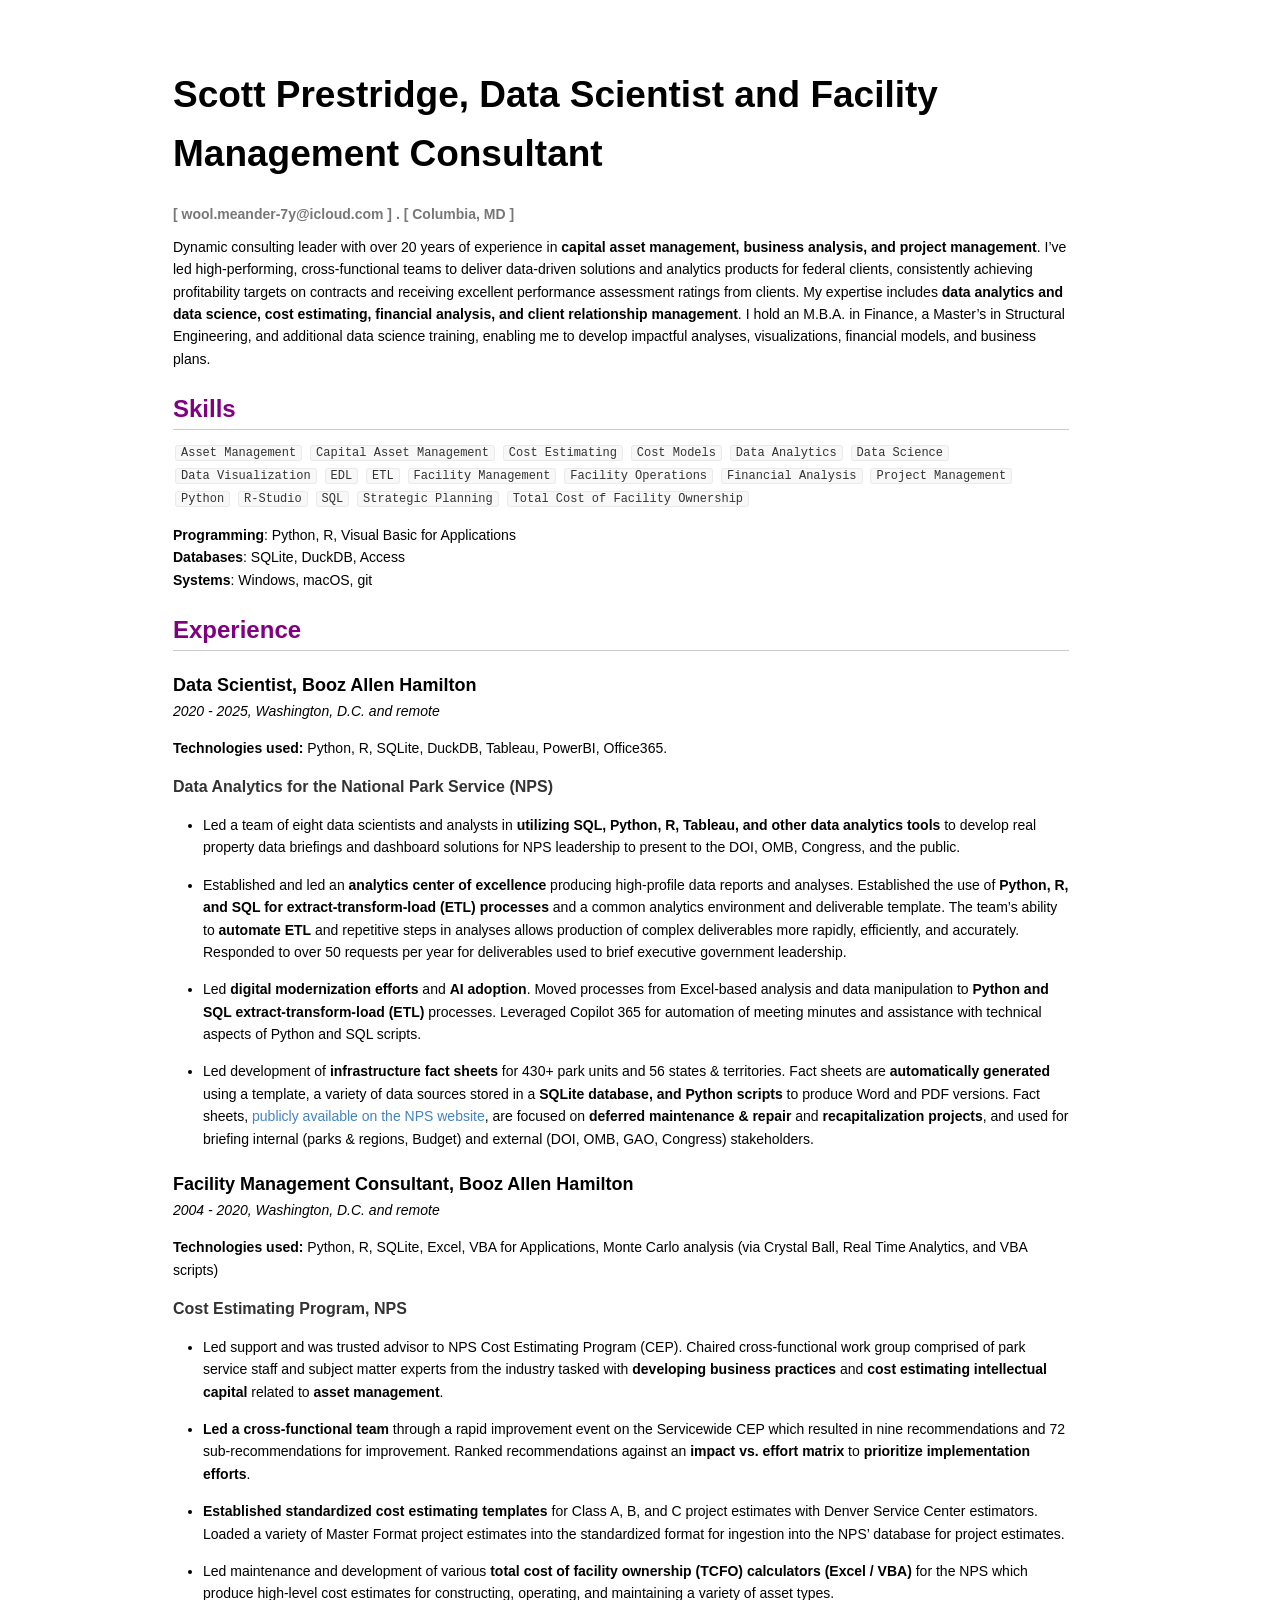
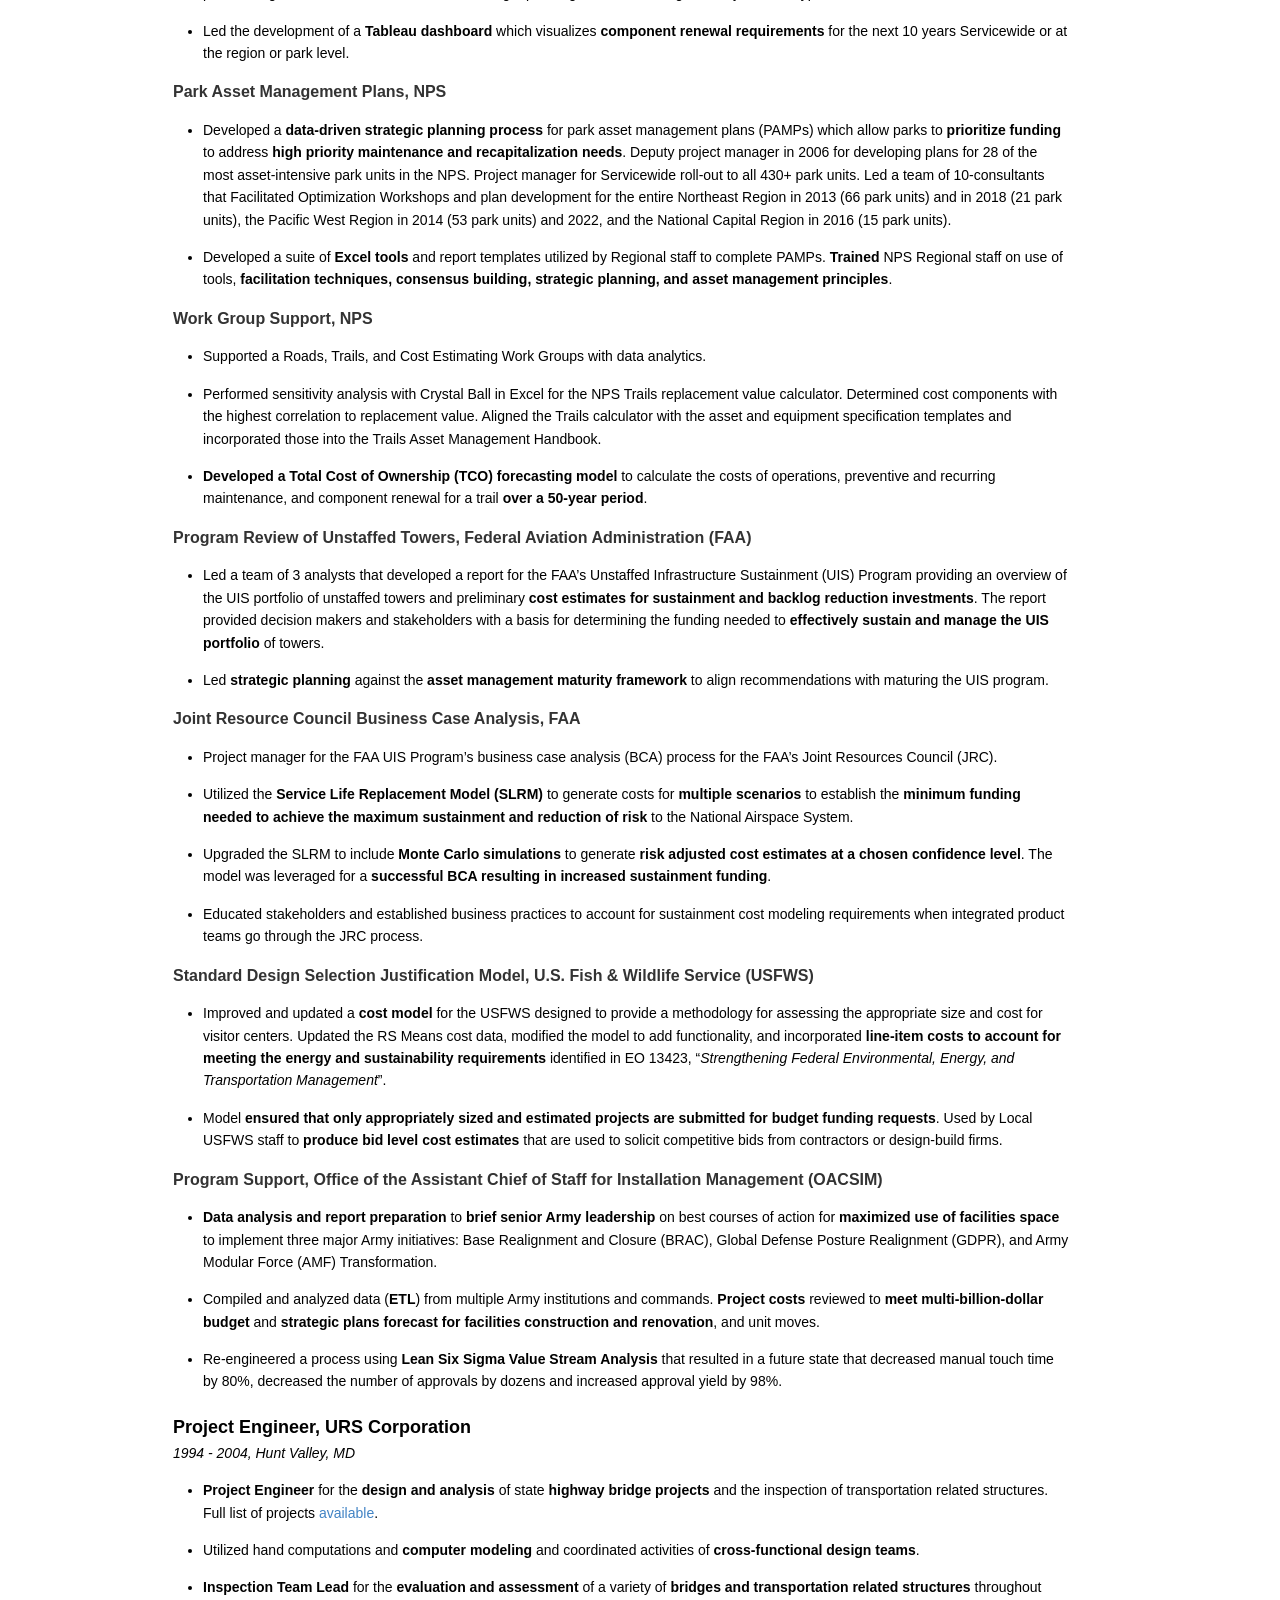
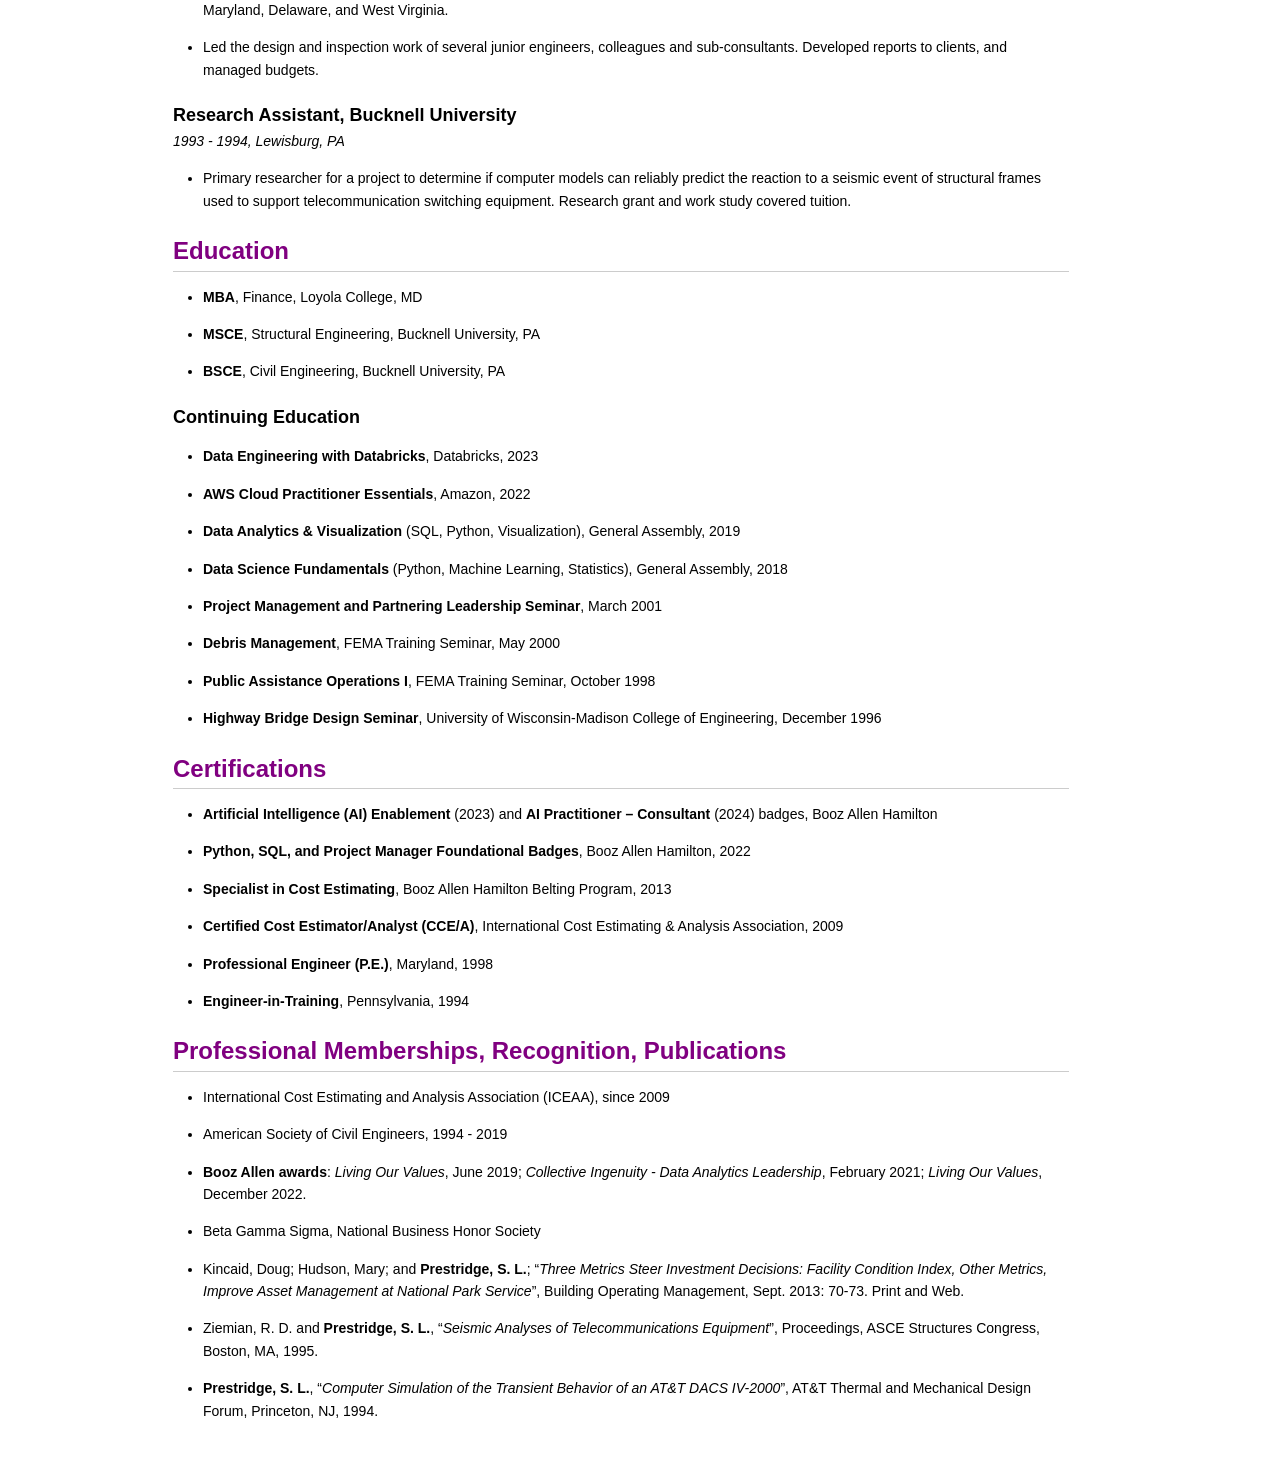
==== index.html @ 054b9ebe "Rename resume_prestridge_scott.html to index.html" ====
<!DOCTYPE html>
<html xmlns="http://www.w3.org/1999/xhtml" lang="" xml:lang="">
<head>
  <meta charset="utf-8" />
  <meta name="generator" content="pandoc" />
  <meta name="viewport" content="width=device-width, initial-scale=1.0, user-scalable=yes" />
  <meta name="author" content="Scott Prestridge" />
  <meta name="keywords" content="DataScience, DataAnalyst, FacilityManagement, CapitalAssetManagement, ProjectManagement, BusinessConsultant, FinancialAnalysis" />
  <meta name="description" content="Scott Prestridge, Facility
Management Consultant and Data Scientist" />
  <title>Scott Prestridge, Data Scientist and Facility Management Consultant</title>
  <style>
    code{white-space: pre-wrap;}
    span.smallcaps{font-variant: small-caps;}
    div.columns{display: flex; gap: min(4vw, 1.5em);}
    div.column{flex: auto; overflow-x: auto;}
    div.hanging-indent{margin-left: 1.5em; text-indent: -1.5em;}
    ul.task-list{list-style: none;}
    ul.task-list li input[type="checkbox"] {
      width: 0.8em;
      margin: 0 0.8em 0.2em -1.6em;
      vertical-align: middle;
    }
    .display.math{display: block; text-align: center; margin: 0.5rem auto;}
  </style>
  <link rel="stylesheet" href="resume-stylesheet.css" />
  <!--[if lt IE 9]>
    <script src="//cdnjs.cloudflare.com/ajax/libs/html5shiv/3.7.3/html5shiv-printshiv.min.js"></script>
  <![endif]-->
</head>
<body>
<header id="title-block-header">
<h1 class="title">Scott Prestridge, Data Scientist and Facility
Management Consultant</h1>
<p class="author">Scott Prestridge</p>
</header>
<h6 id="wool.meander-7yicloud.com-.-columbia-md">[
wool.meander-7y@icloud.com ] . [ Columbia, MD ]</h6>
<p>Dynamic consulting leader with over 20 years of experience in
<strong>capital asset management, business analysis, and project
management</strong>. I’ve led high-performing, cross-functional teams to
deliver data-driven solutions and analytics products for federal
clients, consistently achieving profitability targets on contracts and
receiving excellent performance assessment ratings from clients. My
expertise includes <strong>data analytics and data science, cost
estimating, financial analysis, and client relationship
management</strong>. I hold an M.B.A. in Finance, a Master’s in
Structural Engineering, and additional data science training, enabling
me to develop impactful analyses, visualizations, financial models, and
business plans.</p>
<h2 id="skills">Skills</h2>
<p><code>Asset Management</code> <code>Capital Asset Management</code>
<code>Cost Estimating</code> <code>Cost Models</code>
<code>Data Analytics</code> <code>Data Science</code>
<code>Data Visualization</code> <code>EDL</code> <code>ETL</code>
<code>Facility Management</code> <code>Facility Operations</code>
<code>Financial Analysis</code> <code>Project Management</code>
<code>Python</code> <code>R-Studio</code> <code>SQL</code>
<code>Strategic Planning</code>
<code>Total Cost of Facility Ownership</code></p>
<p><strong>Programming</strong>: Python, R, Visual Basic for
Applications<br />
<strong>Databases</strong>: SQLite, DuckDB, Access<br />
<strong>Systems</strong>: Windows, macOS, git</p>
<h2 id="experience">Experience</h2>
<h3 id="data-scientist-booz-allen-hamilton">Data Scientist, Booz Allen
Hamilton</h3>
<p><em>2020 - 2025, Washington, D.C. and remote</em></p>
<p><strong>Technologies used:</strong> Python, R, SQLite, DuckDB,
Tableau, PowerBI, Office365.</p>
<h4 id="data-analytics-for-the-national-park-service-nps">Data Analytics
for the National Park Service (NPS)</h4>
<ul>
<li><p>Led a team of eight data scientists and analysts in
<strong>utilizing SQL, Python, R, Tableau, and other data analytics
tools</strong> to develop real property data briefings and dashboard
solutions for NPS leadership to present to the DOI, OMB, Congress, and
the public.</p></li>
<li><p>Established and led an <strong>analytics center of
excellence</strong> producing high-profile data reports and analyses.
Established the use of <strong>Python, R, and SQL for
extract-transform-load (ETL) processes</strong> and a common analytics
environment and deliverable template. The team’s ability to
<strong>automate ETL</strong> and repetitive steps in analyses allows
production of complex deliverables more rapidly, efficiently, and
accurately. Responded to over 50 requests per year for deliverables used
to brief executive government leadership.</p></li>
<li><p>Led <strong>digital modernization efforts</strong> and <strong>AI
adoption</strong>. Moved processes from Excel-based analysis and data
manipulation to <strong>Python and SQL extract-transform-load
(ETL)</strong> processes. Leveraged Copilot 365 for automation of
meeting minutes and assistance with technical aspects of Python and SQL
scripts.</p></li>
<li><p>Led development of <strong>infrastructure fact sheets</strong>
for 430+ park units and 56 states &amp; territories. Fact sheets are
<strong>automatically generated</strong> using a template, a variety of
data sources stored in a <strong>SQLite database, and Python
scripts</strong> to produce Word and PDF versions. Fact sheets, <a
href="https://www.nps.gov/subjects/infrastructure/deferred-maintenance.htm">publicly
available on the NPS website</a>, are focused on <strong>deferred
maintenance &amp; repair</strong> and <strong>recapitalization
projects</strong>, and used for briefing internal (parks &amp; regions,
Budget) and external (DOI, OMB, GAO, Congress) stakeholders.</p></li>
</ul>
<h3 id="facility-management-consultant-booz-allen-hamilton">Facility
Management Consultant, Booz Allen Hamilton</h3>
<p><em>2004 - 2020, Washington, D.C. and remote</em></p>
<p><strong>Technologies used:</strong> Python, R, SQLite, Excel, VBA for
Applications, Monte Carlo analysis (via Crystal Ball, Real Time
Analytics, and VBA scripts)</p>
<h4 id="cost-estimating-program-nps">Cost Estimating Program, NPS</h4>
<ul>
<li><p>Led support and was trusted advisor to NPS Cost Estimating
Program (CEP). Chaired cross-functional work group comprised of park
service staff and subject matter experts from the industry tasked with
<strong>developing business practices</strong> and <strong>cost
estimating intellectual capital</strong> related to <strong>asset
management</strong>.</p></li>
<li><p><strong>Led a cross-functional team</strong> through a rapid
improvement event on the Servicewide CEP which resulted in nine
recommendations and 72 sub-recommendations for improvement. Ranked
recommendations against an <strong>impact vs. effort matrix</strong> to
<strong>prioritize implementation efforts</strong>.</p></li>
<li><p><strong>Established standardized cost estimating
templates</strong> for Class A, B, and C project estimates with Denver
Service Center estimators. Loaded a variety of Master Format project
estimates into the standardized format for ingestion into the NPS’
database for project estimates.</p></li>
<li><p>Led maintenance and development of various <strong>total cost of
facility ownership (TCFO) calculators (Excel / VBA)</strong> for the NPS
which produce high-level cost estimates for constructing, operating, and
maintaining a variety of asset types.</p></li>
<li><p>Led the development of a <strong>Tableau dashboard</strong> which
visualizes <strong>component renewal requirements</strong> for the next
10 years Servicewide or at the region or park level.</p></li>
</ul>
<h4 id="park-asset-management-plans-nps">Park Asset Management Plans,
NPS</h4>
<ul>
<li><p>Developed a <strong>data-driven strategic planning
process</strong> for park asset management plans (PAMPs) which allow
parks to <strong>prioritize funding</strong> to address <strong>high
priority maintenance and recapitalization needs</strong>. Deputy project
manager in 2006 for developing plans for 28 of the most asset-intensive
park units in the NPS. Project manager for Servicewide roll-out to all
430+ park units. Led a team of 10-consultants that Facilitated
Optimization Workshops and plan development for the entire Northeast
Region in 2013 (66 park units) and in 2018 (21 park units), the Pacific
West Region in 2014 (53 park units) and 2022, and the National Capital
Region in 2016 (15 park units).</p></li>
<li><p>Developed a suite of <strong>Excel tools</strong> and report
templates utilized by Regional staff to complete PAMPs.
<strong>Trained</strong> NPS Regional staff on use of tools,
<strong>facilitation techniques, consensus building, strategic planning,
and asset management principles</strong>.</p></li>
</ul>
<h4 id="work-group-support-nps">Work Group Support, NPS</h4>
<ul>
<li><p>Supported a Roads, Trails, and Cost Estimating Work Groups with
data analytics.</p></li>
<li><p>Performed sensitivity analysis with Crystal Ball in Excel for the
NPS Trails replacement value calculator. Determined cost components with
the highest correlation to replacement value. Aligned the Trails
calculator with the asset and equipment specification templates and
incorporated those into the Trails Asset Management Handbook.</p></li>
<li><p><strong>Developed a Total Cost of Ownership (TCO) forecasting
model</strong> to calculate the costs of operations, preventive and
recurring maintenance, and component renewal for a trail <strong>over a
50-year period</strong>.</p></li>
</ul>
<h4
id="program-review-of-unstaffed-towers-federal-aviation-administration-faa">Program
Review of Unstaffed Towers, Federal Aviation Administration (FAA)</h4>
<ul>
<li><p>Led a team of 3 analysts that developed a report for the FAA’s
Unstaffed Infrastructure Sustainment (UIS) Program providing an overview
of the UIS portfolio of unstaffed towers and preliminary <strong>cost
estimates for sustainment and backlog reduction investments</strong>.
The report provided decision makers and stakeholders with a basis for
determining the funding needed to <strong>effectively sustain and manage
the UIS portfolio</strong> of towers.</p></li>
<li><p>Led <strong>strategic planning</strong> against the <strong>asset
management maturity framework</strong> to align recommendations with
maturing the UIS program.</p></li>
</ul>
<h4 id="joint-resource-council-business-case-analysis-faa">Joint
Resource Council Business Case Analysis, FAA</h4>
<ul>
<li><p>Project manager for the FAA UIS Program’s business case analysis
(BCA) process for the FAA’s Joint Resources Council (JRC).</p></li>
<li><p>Utilized the <strong>Service Life Replacement Model
(SLRM)</strong> to generate costs for <strong>multiple
scenarios</strong> to establish the <strong>minimum funding needed to
achieve the maximum sustainment and reduction of risk</strong> to the
National Airspace System.</p></li>
<li><p>Upgraded the SLRM to include <strong>Monte Carlo
simulations</strong> to generate <strong>risk adjusted cost estimates at
a chosen confidence level</strong>. The model was leveraged for a
<strong>successful BCA resulting in increased sustainment
funding</strong>.</p></li>
<li><p>Educated stakeholders and established business practices to
account for sustainment cost modeling requirements when integrated
product teams go through the JRC process.</p></li>
</ul>
<h4
id="standard-design-selection-justification-model-u.s.-fish-wildlife-service-usfws">Standard
Design Selection Justification Model, U.S. Fish &amp; Wildlife Service
(USFWS)</h4>
<ul>
<li><p>Improved and updated a <strong>cost model</strong> for the USFWS
designed to provide a methodology for assessing the appropriate size and
cost for visitor centers. Updated the RS Means cost data, modified the
model to add functionality, and incorporated <strong>line-item costs to
account for meeting the energy and sustainability requirements</strong>
identified in EO 13423, “<em>Strengthening Federal Environmental,
Energy, and Transportation Management</em>”.</p></li>
<li><p>Model <strong>ensured that only appropriately sized and estimated
projects are submitted for budget funding requests</strong>. Used by
Local USFWS staff to <strong>produce bid level cost estimates</strong>
that are used to solicit competitive bids from contractors or
design-build firms.</p></li>
</ul>
<h4
id="program-support-office-of-the-assistant-chief-of-staff-for-installation-management-oacsim">Program
Support, Office of the Assistant Chief of Staff for Installation
Management (OACSIM)</h4>
<ul>
<li><p><strong>Data analysis and report preparation</strong> to
<strong>brief senior Army leadership</strong> on best courses of action
for <strong>maximized use of facilities space</strong> to implement
three major Army initiatives: Base Realignment and Closure (BRAC),
Global Defense Posture Realignment (GDPR), and Army Modular Force (AMF)
Transformation.</p></li>
<li><p>Compiled and analyzed data (<strong>ETL</strong>) from multiple
Army institutions and commands. <strong>Project costs</strong> reviewed
to <strong>meet multi-billion-dollar budget</strong> and
<strong>strategic plans forecast for facilities construction and
renovation</strong>, and unit moves.</p></li>
<li><p>Re-engineered a process using <strong>Lean Six Sigma Value Stream
Analysis</strong> that resulted in a future state that decreased manual
touch time by 80%, decreased the number of approvals by dozens and
increased approval yield by 98%.</p></li>
</ul>
<h3 id="project-engineer-urs-corporation">Project Engineer, URS
Corporation</h3>
<p><em>1994 - 2004, Hunt Valley, MD</em></p>
<ul>
<li><p><strong>Project Engineer</strong> for the <strong>design and
analysis</strong> of state <strong>highway bridge projects</strong> and
the inspection of transportation related structures. Full list of
projects <a href="resume_cv_prestridge_scott.html#design-projects">available</a>.</p></li>
<li><p>Utilized hand computations and <strong>computer modeling</strong>
and coordinated activities of <strong>cross-functional design
teams</strong>.</p></li>
<li><p><strong>Inspection Team Lead</strong> for the <strong>evaluation
and assessment</strong> of a variety of <strong>bridges and
transportation related structures</strong> throughout Maryland,
Delaware, and West Virginia.</p></li>
<li><p>Led the design and inspection work of several junior engineers,
colleagues and sub-consultants. Developed reports to clients, and
managed budgets.</p></li>
</ul>
<h3 id="research-assistant-bucknell-university">Research Assistant,
Bucknell University</h3>
<p><em>1993 - 1994, Lewisburg, PA</em></p>
<ul>
<li>Primary researcher for a project to determine if computer models can
reliably predict the reaction to a seismic event of structural frames
used to support telecommunication switching equipment. Research grant
and work study covered tuition.</li>
</ul>
<h2 id="education">Education</h2>
<ul>
<li><p><strong>MBA</strong>, Finance, Loyola College, MD</p></li>
<li><p><strong>MSCE</strong>, Structural Engineering, Bucknell
University, PA</p></li>
<li><p><strong>BSCE</strong>, Civil Engineering, Bucknell University,
PA</p></li>
</ul>
<h3 id="continuing-education">Continuing Education</h3>
<ul>
<li><p><strong>Data Engineering with Databricks</strong>, Databricks,
2023</p></li>
<li><p><strong>AWS Cloud Practitioner Essentials</strong>, Amazon,
2022</p></li>
<li><p><strong>Data Analytics &amp; Visualization</strong> (SQL, Python,
Visualization), General Assembly, 2019</p></li>
<li><p><strong>Data Science Fundamentals</strong> (Python, Machine
Learning, Statistics), General Assembly, 2018</p></li>
<li><p><strong>Project Management and Partnering Leadership
Seminar</strong>, March 2001</p></li>
<li><p><strong>Debris Management</strong>, FEMA Training Seminar, May
2000</p></li>
<li><p><strong>Public Assistance Operations I</strong>, FEMA Training
Seminar, October 1998</p></li>
<li><p><strong>Highway Bridge Design Seminar</strong>, University of
Wisconsin-Madison College of Engineering, December 1996</p></li>
</ul>
<h2 id="certifications">Certifications</h2>
<ul>
<li><p><strong>Artificial Intelligence (AI) Enablement</strong> (2023)
and <strong>AI Practitioner – Consultant</strong> (2024) badges, Booz
Allen Hamilton</p></li>
<li><p><strong>Python, SQL, and Project Manager Foundational
Badges</strong>, Booz Allen Hamilton, 2022</p></li>
<li><p><strong>Specialist in Cost Estimating</strong>, Booz Allen
Hamilton Belting Program, 2013</p></li>
<li><p><strong>Certified Cost Estimator/Analyst (CCE/A)</strong>,
International Cost Estimating &amp; Analysis Association, 2009</p></li>
<li><p><strong>Professional Engineer (P.E.)</strong>, Maryland,
1998</p></li>
<li><p><strong>Engineer-in-Training</strong>, Pennsylvania,
1994</p></li>
</ul>
<h2 id="professional-memberships-recognition-publications">Professional
Memberships, Recognition, Publications</h2>
<ul>
<li><p>International Cost Estimating and Analysis Association (ICEAA),
since 2009</p></li>
<li><p>American Society of Civil Engineers, 1994 - 2019</p></li>
<li><p><strong>Booz Allen awards</strong>: <em>Living Our Values</em>,
June 2019; <em>Collective Ingenuity - Data Analytics Leadership</em>,
February 2021; <em>Living Our Values</em>, December 2022.</p></li>
<li><p>Beta Gamma Sigma, National Business Honor Society</p></li>
<li><p>Kincaid, Doug; Hudson, Mary; and <strong>Prestridge, S.
L.</strong>; “<em>Three Metrics Steer Investment Decisions: Facility
Condition Index, Other Metrics, Improve Asset Management at National
Park Service</em>”, Building Operating Management, Sept. 2013: 70-73.
Print and Web.</p></li>
<li><p>Ziemian, R. D. and <strong>Prestridge, S. L.</strong>,
“<em>Seismic Analyses of Telecommunications Equipment</em>”,
Proceedings, ASCE Structures Congress, Boston, MA, 1995.</p></li>
<li><p><strong>Prestridge, S. L.</strong>, “<em>Computer Simulation of
the Transient Behavior of an AT&amp;T DACS IV-2000</em>”, AT&amp;T
Thermal and Mechanical Design Forum, Princeton, NJ, 1994.</p></li>
</ul>
</body>
</html>
---- resume-stylesheet.css ----
/*! normalize.css v2.1.3 | MIT License | git.io/normalize */

/* ==========================================================================
   HTML5 display definitions
   ========================================================================== */

/**
 * Correct `block` display not defined in IE 8/9.
 */

article,
aside,
details,
figcaption,
figure,
footer,
header,
hgroup,
main,
nav,
section,
summary {
    display: block;
}

/**
 * Correct `inline-block` display not defined in IE 8/9.
 */

audio,
canvas,
video {
    display: inline-block;
}

/**
 * Prevent modern browsers from displaying `audio` without controls.
 * Remove excess height in iOS 5 devices.
 */

audio:not([controls]) {
    display: none;
    height: 0;
}

/**
 * Address `[hidden]` styling not present in IE 8/9.
 * Hide the `template` element in IE, Safari, and Firefox < 22.
 */

[hidden],
template {
    display: none;
}

/* ==========================================================================
   Base
   ========================================================================== */

/**
 * 1. Set default font family to sans-serif.
 * 2. Prevent iOS text size adjust after orientation change, without disabling
 *    user zoom.
 */

html {
    font-family: sans-serif;
    /* 1 */
    -ms-text-size-adjust: 100%;
    /* 2 */
    -webkit-text-size-adjust: 100%;
    /* 2 */
}

/**
 * Remove default margin.
 */

body {
    margin: 0;
}

/* ==========================================================================
   Links
   ========================================================================== */

/**
 * Remove the gray background color from active links in IE 10.
 */

a {
    background: transparent;
}

/**
 * Address `outline` inconsistency between Chrome and other browsers.
 */

a:focus {
    outline: thin dotted;
}

/**
 * Improve readability when focused and also mouse hovered in all browsers.
 */

a:active,
a:hover {
    outline: 0;
}

/* ==========================================================================
   Typography
   ========================================================================== */

/**
 * Address variable `h1` font-size and margin within `section` and `article`
 * contexts in Firefox 4+, Safari 5, and Chrome.
 */

h1 {
    font-size: 2em;
    margin: 0.67em 0;
}

/**
 * Address styling not present in IE 8/9, Safari 5, and Chrome.
 */

abbr[title] {
    border-bottom: 1px dotted;
}

/**
 * Address style set to `bolder` in Firefox 4+, Safari 5, and Chrome.
 */

b,
strong {
    font-weight: bold;
}

/**
 * Address styling not present in Safari 5 and Chrome.
 */

dfn {
    font-style: italic;
}

/**
 * Address differences between Firefox and other browsers.
 */

hr {
    -moz-box-sizing: content-box;
    box-sizing: content-box;
    height: 0;
}

/**
 * Address styling not present in IE 8/9.
 */

mark {
    background: #ff0;
    color: #000;
}

/**
 * Correct font family set oddly in Safari 5 and Chrome.
 */

code,
kbd,
pre,
samp {
    font-family: monospace, serif;
    font-size: 1em;
}

/**
 * Improve readability of pre-formatted text in all browsers.
 */

pre {
    white-space: pre-wrap;
}

/**
 * Set consistent quote types.
 */

q {
    quotes: "\201C""\201D""\2018""\2019";
}

/**
 * Address inconsistent and variable font size in all browsers.
 */

small {
    font-size: 80%;
}

/**
 * Prevent `sub` and `sup` affecting `line-height` in all browsers.
 */

sub,
sup {
    font-size: 75%;
    line-height: 0;
    position: relative;
    vertical-align: baseline;
}

sup {
    top: -0.5em;
}

sub {
    bottom: -0.25em;
}

/* ==========================================================================
   Embedded content
   ========================================================================== */

/**
 * Remove border when inside `a` element in IE 8/9.
 */

img {
    border: 0;
}

/**
 * Correct overflow displayed oddly in IE 9.
 */

svg:not(:root) {
    overflow: hidden;
}

/* ==========================================================================
   Figures
   ========================================================================== */

/**
 * Address margin not present in IE 8/9 and Safari 5.
 */

figure {
    margin: 0;
}

/* ==========================================================================
   Forms
   ========================================================================== */

/**
 * Define consistent border, margin, and padding.
 */

fieldset {
    border: 1px solid #c0c0c0;
    margin: 0 2px;
    padding: 0.35em 0.625em 0.75em;
}

/**
 * 1. Correct `color` not being inherited in IE 8/9.
 * 2. Remove padding so people aren't caught out if they zero out fieldsets.
 */

legend {
    border: 0;
    /* 1 */
    padding: 0;
    /* 2 */
}

/**
 * 1. Correct font family not being inherited in all browsers.
 * 2. Correct font size not being inherited in all browsers.
 * 3. Address margins set differently in Firefox 4+, Safari 5, and Chrome.
 */

button,
input,
select,
textarea {
    font-family: inherit;
    /* 1 */
    font-size: 100%;
    /* 2 */
    margin: 0;
    /* 3 */
}

/**
 * Address Firefox 4+ setting `line-height` on `input` using `!important` in
 * the UA stylesheet.
 */

button,
input {
    line-height: normal;
}

/**
 * Address inconsistent `text-transform` inheritance for `button` and `select`.
 * All other form control elements do not inherit `text-transform` values.
 * Correct `button` style inheritance in Chrome, Safari 5+, and IE 8+.
 * Correct `select` style inheritance in Firefox 4+ and Opera.
 */

button,
select {
    text-transform: none;
}

/**
 * 1. Avoid the WebKit bug in Android 4.0.* where (2) destroys native `audio`
 *    and `video` controls.
 * 2. Correct inability to style clickable `input` types in iOS.
 * 3. Improve usability and consistency of cursor style between image-type
 *    `input` and others.
 */

button,
html input[type="button"],
/* 1 */
input[type="reset"],
input[type="submit"] {
    -webkit-appearance: button;
    /* 2 */
    cursor: pointer;
    /* 3 */
}

/**
 * Re-set default cursor for disabled elements.
 */

button[disabled],
html input[disabled] {
    cursor: default;
}

/**
 * 1. Address box sizing set to `content-box` in IE 8/9/10.
 * 2. Remove excess padding in IE 8/9/10.
 */

input[type="checkbox"],
input[type="radio"] {
    box-sizing: border-box;
    /* 1 */
    padding: 0;
    /* 2 */
}

/**
 * 1. Address `appearance` set to `searchfield` in Safari 5 and Chrome.
 * 2. Address `box-sizing` set to `border-box` in Safari 5 and Chrome
 *    (include `-moz` to future-proof).
 */

input[type="search"] {
    -webkit-appearance: textfield;
    /* 1 */
    -moz-box-sizing: content-box;
    -webkit-box-sizing: content-box;
    /* 2 */
    box-sizing: content-box;
}

/**
 * Remove inner padding and search cancel button in Safari 5 and Chrome
 * on OS X.
 */

input[type="search"]::-webkit-search-cancel-button,
input[type="search"]::-webkit-search-decoration {
    -webkit-appearance: none;
}

/**
 * Remove inner padding and border in Firefox 4+.
 */

button::-moz-focus-inner,
input::-moz-focus-inner {
    border: 0;
    padding: 0;
}

/**
 * 1. Remove default vertical scrollbar in IE 8/9.
 * 2. Improve readability and alignment in all browsers.
 */

textarea {
    overflow: auto;
    /* 1 */
    vertical-align: top;
    /* 2 */
}

/* ==========================================================================
   Tables
   ========================================================================== */

/**
 * Remove most spacing between table cells.
 */

table {
    border-collapse: collapse;
    border-spacing: 0;
}

.go-top {
    position: fixed;
    bottom: 2em;
    right: 2em;
    text-decoration: none;
    background-color: #E0E0E0;
    font-size: 12px;
    padding: 1em;
    display: inline;
}

/* Github css */


@font-face {
    font-family: 'Roboto';
    font-style: normal;
    font-weight: 100;
    src: local('Roboto Thin'), local('Roboto-Thin'), url(http://themes.googleusercontent.com/static/fonts/roboto/v10/vzIUHo9z-oJ4WgkpPOtg1_esZW2xOQ-xsNqO47m55DA.woff) format('woff');
}


html,
body {
    margin: auto;
    padding-right: 1em;
    padding-left: 1em;
    max-width: 64em;
    color: black;
}

*:not('#mkdbuttons') {
    margin: 0;
    padding: 0
}

body {
    font: 13.34pxHelvetica;
    -webkit-font-smoothing: subpixel-antialiased;
    line-height: 1.4;
    padding: 3px;
    background: #fff;
    border-radius: 3px;
    -moz-border-radius: 3px;
    -webkit-border-radius: 3px
}

p {
    margin: 1em 0
}

a {
    color: #4183c4;
    text-decoration: none
}

body {
    background-color: #fff;
    padding: 30px;
    margin: 15px;
    font-size: 14px;
    line-height: 1.6
}

body>*:first-child {
    margin-top: 0 !important
}

body>*:last-child {
    margin-bottom: 0 !important
}

@media screen {
    body {
        box-shadow: none
    }
}

h1,
h2,
h3,
h4,
h5,
h6 {
    margin: 20px 0 10px;
    padding: 0;
    font-weight: bold;
    -webkit-font-smoothing: subpixel-antialiased;
    cursor: text
}

h1 {
    font-size: 37px;
    color: #000;
    text-align: left
}

h2 {
    font-size: 24px;
    border-bottom: 1px solid #ccc;
    /* color: #f39 - was pink */
    color: #800080 /* trying purple */
}

h3 {
    font-size: 18px;
    color: #333
    -webkit-margin-before: 0.01em;
    -webkit-margin-after: 0.01em;
}

h4 {
    font-size: 16px;
    color: #333;
    text-align: left;
    -webkit-margin-before: 0.02em;
    -webkit-margin-after: 0.02em;
}

h5 {
    font-size: 14px;
    color: #333;
    text-align: left
}

h6 {
    color: #777;
    font-size: 14px;
    text-align: left
}

p,
blockquote,
table,
pre {
    margin: 15px 0
}

ul {
    padding-left: 30px
}

ol {
    padding-left: 30px
}

ol li ul:first-of-type {
    margin-top: 0
}

hr {
    background: transparent url([data-uri]) repeat-x 0 0;
    border: 0 none;
    color: #ccc;
    height: 4px;
    padding: 0
}

body>h2:first-child {
    margin-top: 0;
    padding-top: 0
}

body>h1:first-child {
    margin-top: 0;
    padding-top: 0
}

body>h1:first-child+h2 {
    margin-top: 0;
    padding-top: 0
}

body>h3:first-child,
body>h4:first-child,
body>h5:first-child,
body>h6:first-child {
    margin-top: 0;
    padding-top: 0
}

a:first-child h1,
a:first-child h2,
a:first-child h3,
a:first-child h4,
a:first-child h5,
a:first-child h6 {
    margin-top: 0;
    padding-top: 0
}

h1+p,
h2+p,
h3+p,
h4+p,
h5+p,
h6+p,
ul li>:first-child,
ol li>:first-child {
    margin-top: 0
}

dl {
    padding: 0
}

dl dt {
    font-size: 14px;
    font-weight: bold;
    font-style: italic;
    padding: 0;
    margin: 15px 0 5px
}

dl dt:first-child {
    padding: 0
}

dl dt>:first-child {
    margin-top: 0
}

dl dt>:last-child {
    margin-bottom: 0
}

dl dd {
    margin: 0 0 15px;
    padding: 0 15px
}

dl dd>:first-child {
    margin-top: 0
}

dl dd>:last-child {
    margin-bottom: 0
}

blockquote {
    border-left: 4px solid #DDD;
    padding: 0 15px;
    color: #777
}

blockquote>:first-child {
    margin-top: 0
}

blockquote>:last-child {
    margin-bottom: 0
}

table {
    border-collapse: collapse;
    border-spacing: 0;
    font-size: 100%;
    font: inherit
}

table th {
    font-weight: bold;
    border: 1px solid #ccc;
    padding: 6px 13px
}

table td {
    border: 1px solid #ccc;
    padding: 6px 13px
}

table tr {
    border-top: 1px solid #ccc;
    background-color: #fff
}

table tr:nth-child(2n) {
    background-color: #f8f8f8
}

img {
    max-width: 100%
}

code,
tt {
    margin: 0 2px;
    padding: 0 5px;
    white-space: nowrap;
    border: 1px solid #eaeaea;
    background-color: #f8f8f8;
    border-radius: 3px;
    font-family: Consolas, 'Liberation Mono', Courier, monospace;
    font-size: 12px;
    color: #333
}

pre>code {
    margin: 0;
    padding: 0;
    white-space: pre;
    border: 0;
    background: transparent
}

.highlight pre {
    background-color: #f8f8f8;
    border: 1px solid #ccc;
    font-size: 13px;
    line-height: 19px;
    overflow: auto;
    padding: 6px 10px;
    border-radius: 3px
}

pre {
    background-color: #f8f8f8;
    border: 1px solid #ccc;
    font-size: 13px;
    line-height: 19px;
    overflow: auto;
    padding: 6px 10px;
    border-radius: 3px
}

pre code,
pre tt {
    background-color: transparent;
    border: 0
}

.poetry pre {
    font-family: Georgia, Garamond, serif !important;
    font-style: italic;
    font-size: 110% !important;
    line-height: 1.6em;
    display: block;
    margin-left: 1em
}

.poetry pre code {
    font-family: Georgia, Garamond, serif !important;
    word-break: break-all;
    word-break: break-word;
    -webkit-hyphens: auto;
    -moz-hyphens: auto;
    hyphens: auto;
    white-space: pre-wrap
}

sup,
sub,
a.footnote {
    font-size: 1.4ex;
    height: 0;
    line-height: 1;
    vertical-align: super;
    position: relative
}

sub {
    vertical-align: sub;
    top: -1px
}

@media print {
    body {
        background: #fff
    }

    img,
    pre,
    blockquote,
    table,
    figure {
        page-break-inside: avoid
    }

    body {
        background: #fff;
        border: 0
    }

    code {
        background-color: #fff;
        color: #333 !important;
        padding: 0 .2em;
        border: 1px solid #dedede
    }

    pre {
        background: #fff
    }

    pre code {
        background-color: white !important;
        overflow: visible
    }
}

@media screen {
    body.inverted {
        color: #eee !important;
        border-color: #555;
        box-shadow: none
    }

    .inverted body,
    .inverted hr .inverted p,
    .inverted td,
    .inverted li,
    .inverted h1,
    .inverted h2,
    .inverted h3,
    .inverted h4,
    .inverted h5,
    .inverted h6,
    .inverted th,
    .inverted .math,
    .inverted caption,
    .inverted dd,
    .inverted dt,
    .inverted blockquote {
        color: #eee !important;
        border-color: #555;
        box-shadow: none
    }

    .inverted td,
    .inverted th {
        background: #333
    }

    .inverted h2 {
        border-color: #555
    }

    .inverted hr {
        border-color: #777;
        border-width: 1px !important
    }

    ::selection {
        background: rgba(157, 193, 200, 0.5)
    }

    h1::selection {
        background-color: rgba(45, 156, 208, 0.3)
    }

    h2::selection {
        background-color: rgba(90, 182, 224, 0.3)
    }

    h3::selection,
    h4::selection,
    h5::selection,
    h6::selection,
    li::selection,
    ol::selection {
        background-color: rgba(133, 201, 232, 0.3)
    }

    code::selection {
        background-color: rgba(0, 0, 0, 0.7);
        color: #eee
    }

    code span::selection {
        background-color: rgba(0, 0, 0, 0.7) !important;
        color: #eee !important
    }

    a::selection {
        background-color: rgba(255, 230, 102, 0.2)
    }

    .inverted a::selection {
        background-color: rgba(255, 230, 102, 0.6)
    }

    td::selection,
    th::selection,
    caption::selection {
        background-color: rgba(180, 237, 95, 0.5)
    }

    .inverted {
        background: #0b2531;
        background: #252a2a
    }

    .inverted body {
        background: #252a2a
    }

    .inverted a {
        color: #acd1d5
    }
}

.highlight .c {
    color: #998;
    font-style: italic
}

.highlight .err {
    color: #a61717;
    background-color: #e3d2d2
}

.highlight .k,
.highlight .o {
    font-weight: bold
}

.highlight .cm {
    color: #998;
    font-style: italic
}

.highlight .cp {
    color: #999;
    font-weight: bold
}

.highlight .c1 {
    color: #998;
    font-style: italic
}

.highlight .cs {
    color: #999;
    font-weight: bold;
    font-style: italic
}

.highlight .gd {
    color: #000;
    background-color: #fdd
}

.highlight .gd .x {
    color: #000;
    background-color: #faa
}

.highlight .ge {
    font-style: italic
}

.highlight .gr {
    color: #a00
}

.highlight .gh {
    color: #999
}

.highlight .gi {
    color: #000;
    background-color: #dfd
}

.highlight .gi .x {
    color: #000;
    background-color: #afa
}

.highlight .go {
    color: #888
}

.highlight .gp {
    color: #555
}

.highlight .gs {
    font-weight: bold
}

.highlight .gu {
    color: #800080;
    font-weight: bold
}

.highlight .gt {
    color: #a00
}

.highlight .kc,
.highlight .kd,
.highlight .kn,
.highlight .kp,
.highlight .kr {
    font-weight: bold
}

.highlight .kt {
    color: #458;
    font-weight: bold
}

.highlight .m {
    color: #099
}

.highlight .s {
    color: #d14
}

.highlight .na {
    color: #008080
}

.highlight .nb {
    color: #0086b3
}

.highlight .nc {
    color: #458;
    font-weight: bold
}

.highlight .no {
    color: #008080
}

.highlight .ni {
    color: #800080
}

.highlight .ne,
.highlight .nf {
    color: #900;
    font-weight: bold
}

.highlight .nn {
    color: #555
}

.highlight .nt {
    color: #000080
}

.highlight .nv {
    color: #008080
}

.highlight .ow {
    font-weight: bold
}

.highlight .w {
    color: #bbb
}

.highlight .mf,
.highlight .mh,
.highlight .mi,
.highlight .mo {
    color: #099
}

.highlight .sb,
.highlight .sc,
.highlight .sd,
.highlight .s2,
.highlight .se,
.highlight .sh,
.highlight .si,
.highlight .sx {
    color: #d14
}

.highlight .sr {
    color: #009926
}

.highlight .s1 {
    color: #d14
}

.highlight .ss {
    color: #990073
}

.highlight .bp {
    color: #999
}

.highlight .vc,
.highlight .vg,
.highlight .vi {
    color: #008080
}

.highlight .il {
    color: #099
}

.highlight .gc {
    color: #999;
    background-color: #eaf2f5
}

.type-csharp .highlight .k,
.type-csharp .highlight .kt {
    color: #00F
}

.type-csharp .highlight .nf {
    color: #000;
    font-weight: normal
}

.type-csharp .highlight .nc {
    color: #2b91af
}

.type-csharp .highlight .nn {
    color: #000
}

.type-csharp .highlight .s,
.type-csharp .highlight .sc {
    color: #a31515
}

.author {
    display: none
}
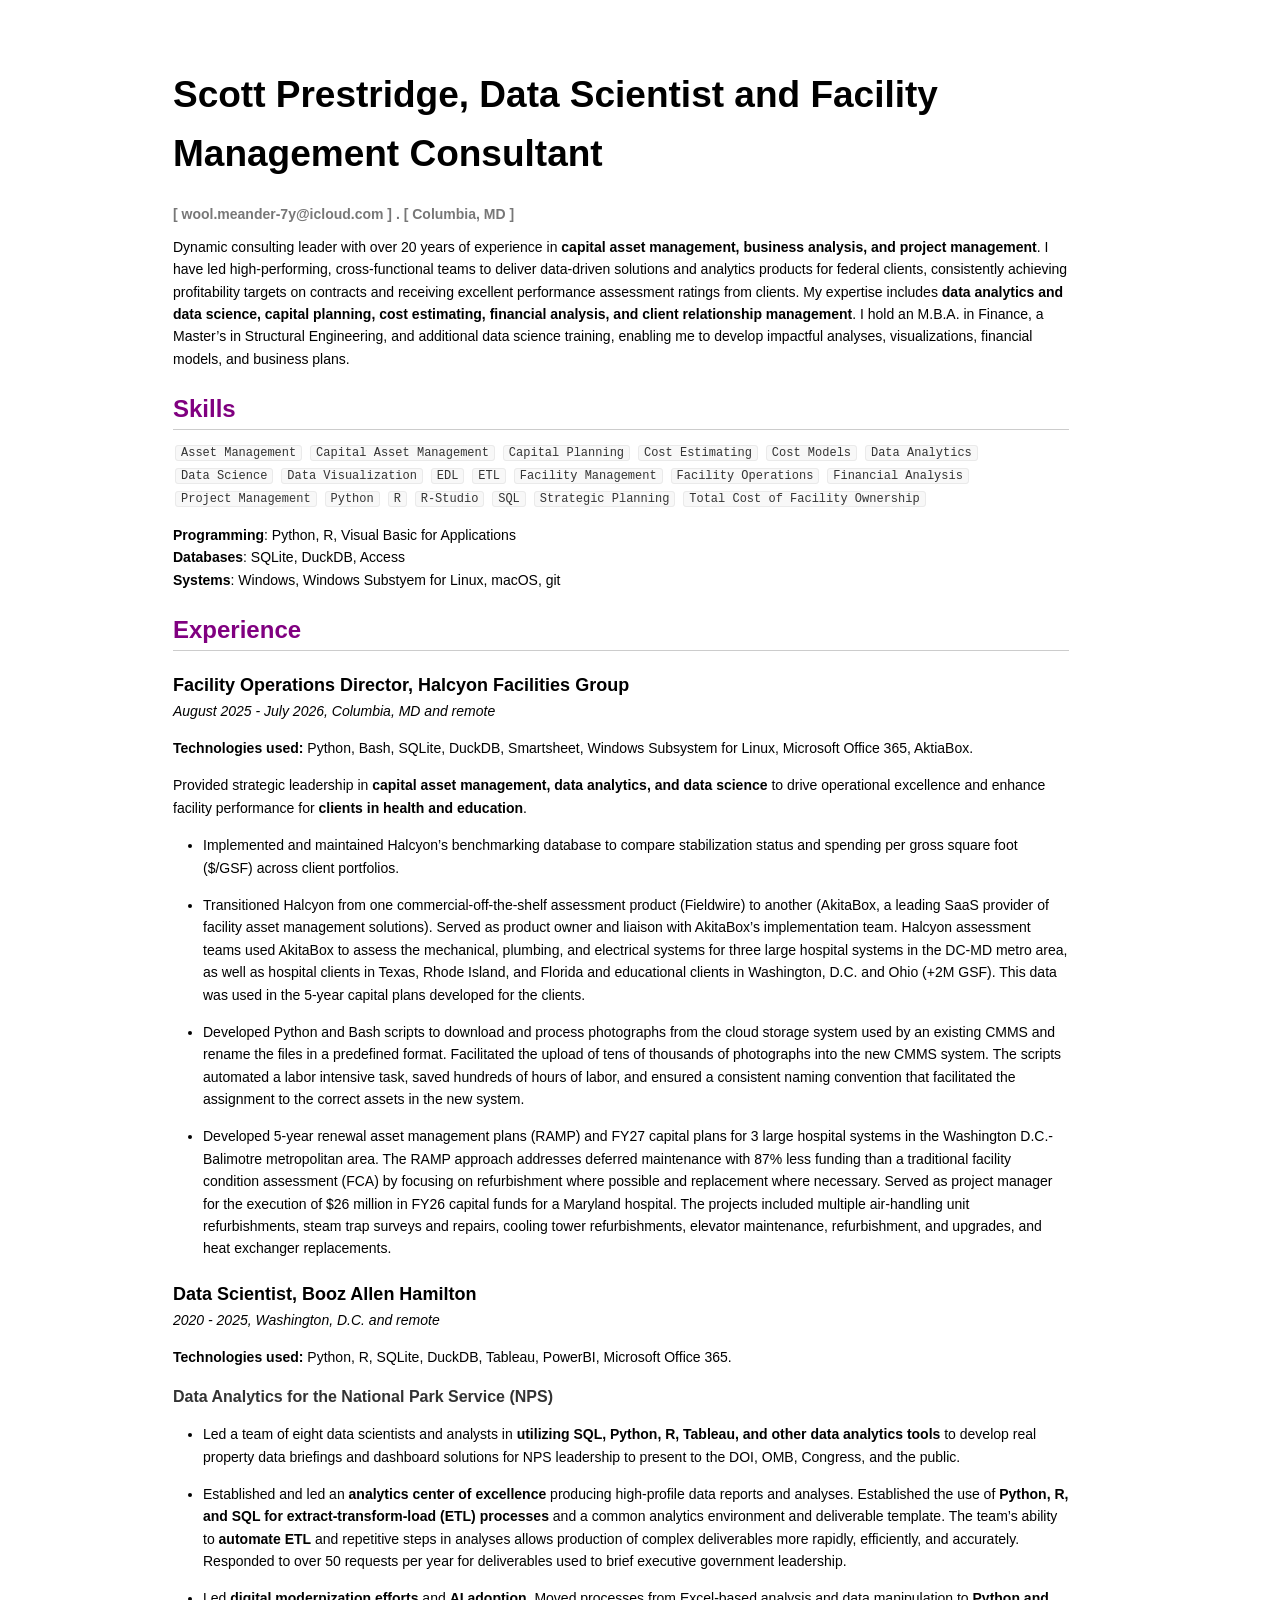
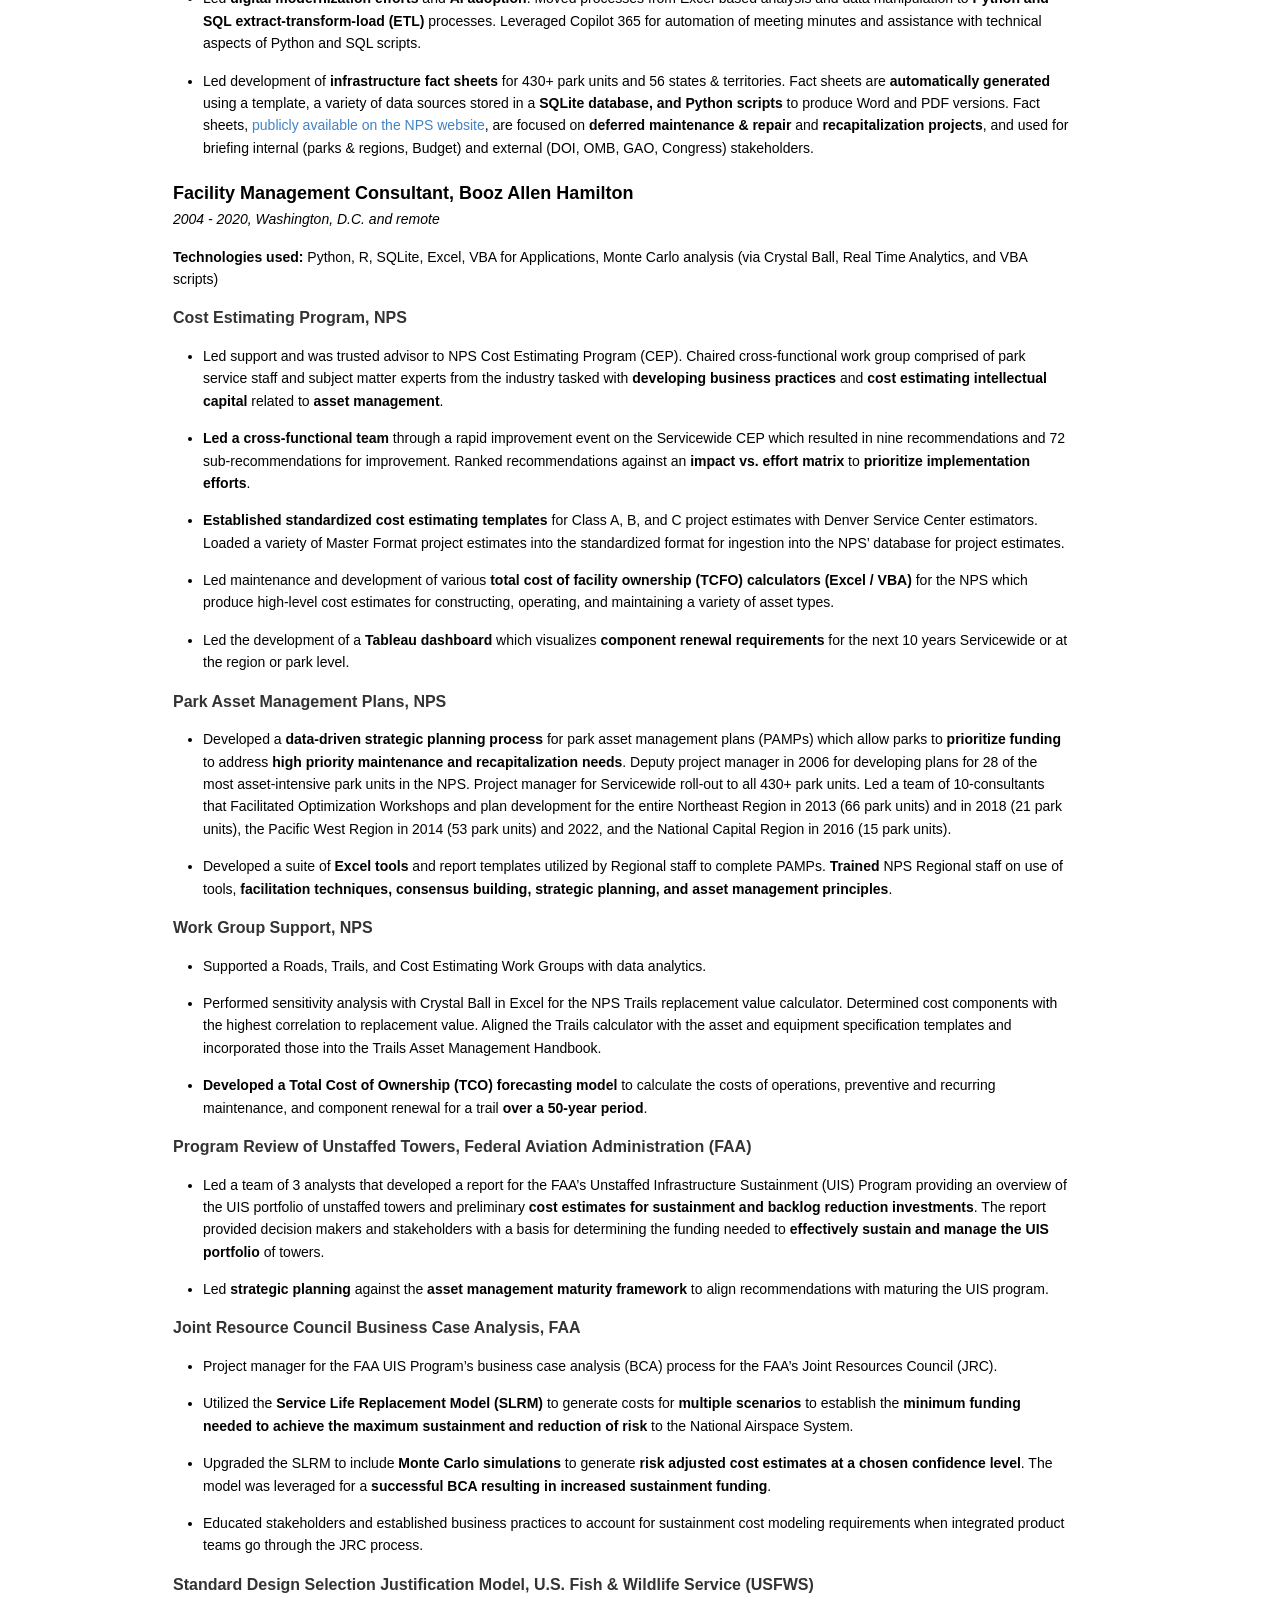
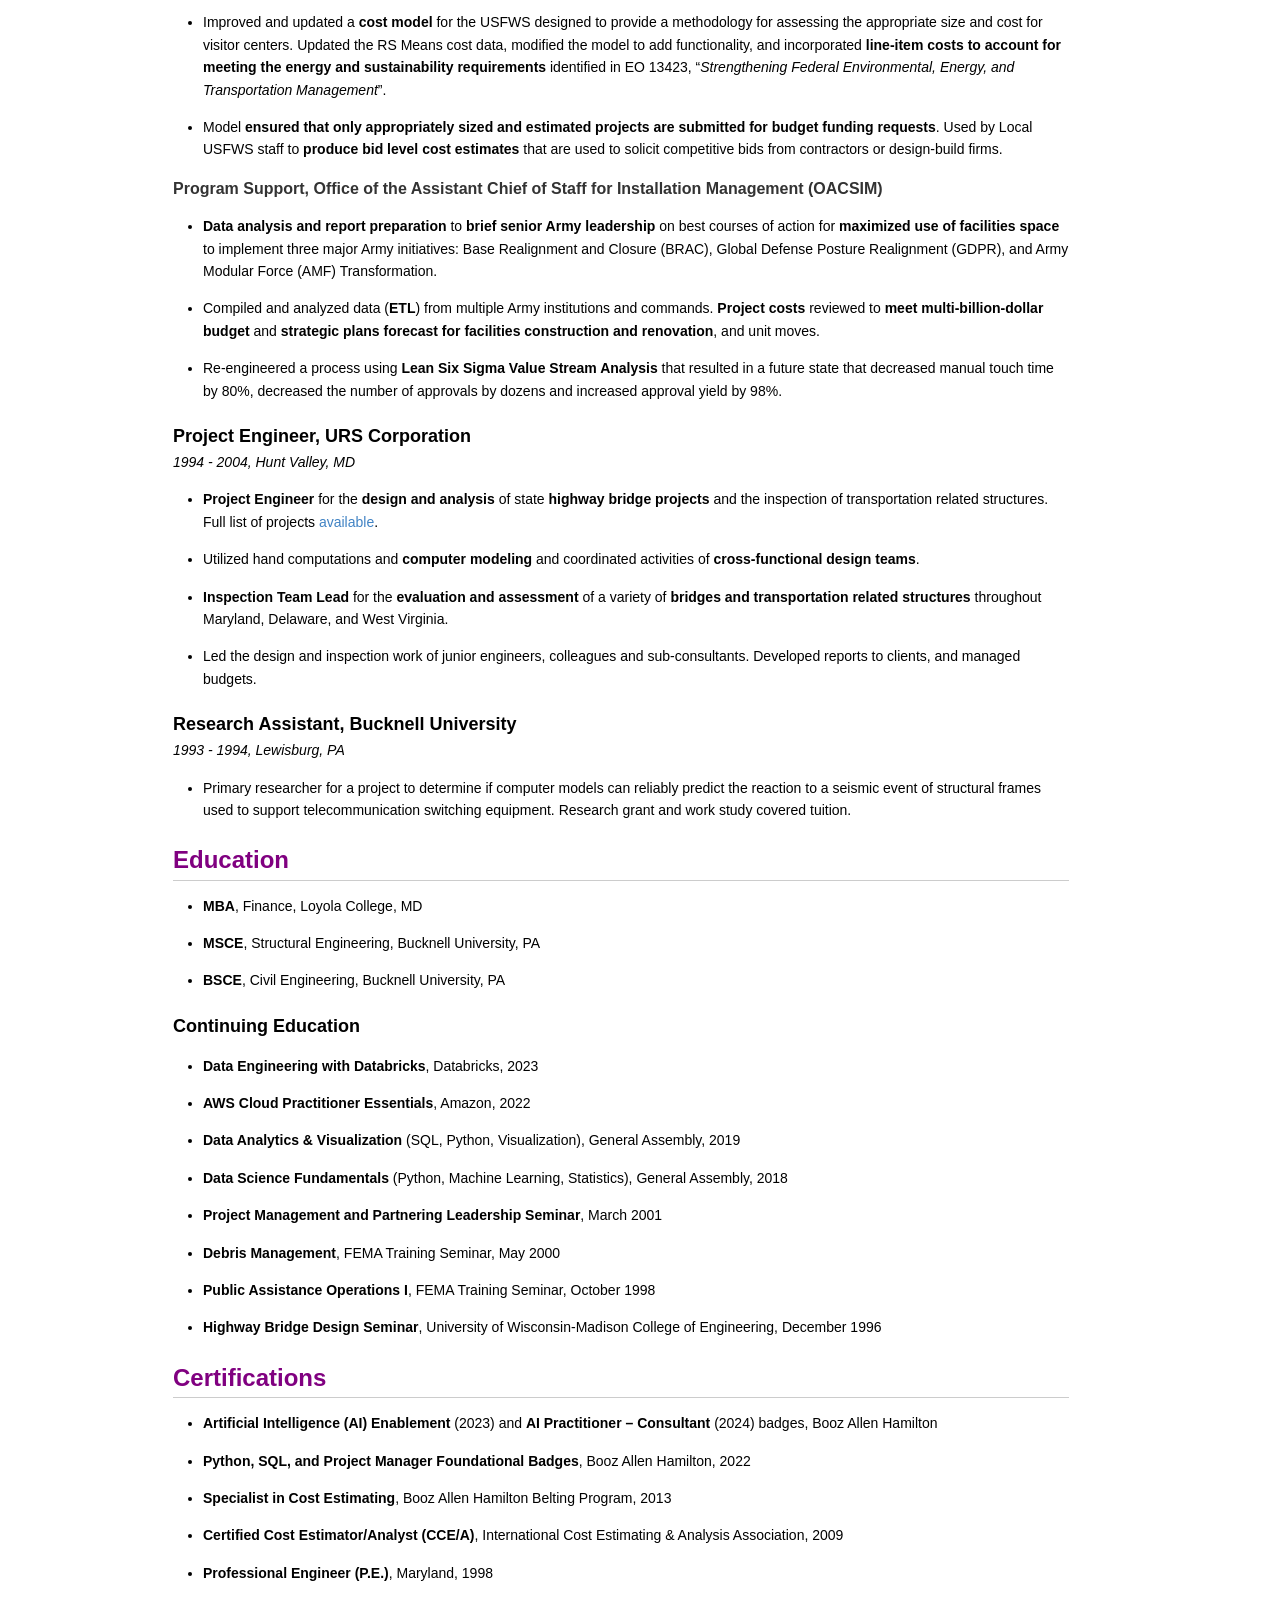
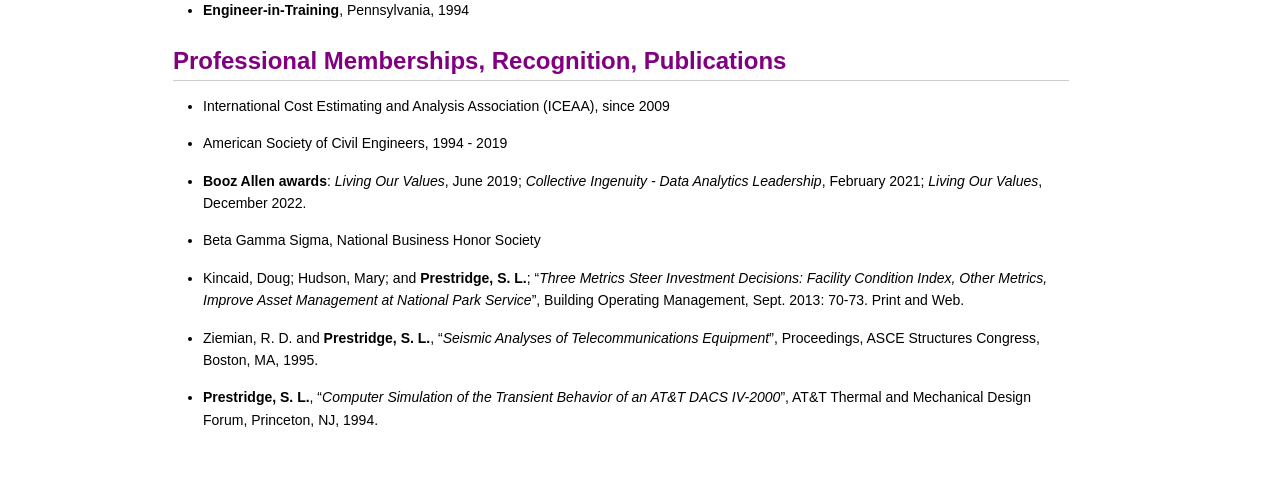
==== commit c7b159f9: "Add files via upload 2026 updates" ====
--- a/index.html
+++ b/index.html
@@ -5,9 +5,9 @@
   <meta name="generator" content="pandoc" />
   <meta name="viewport" content="width=device-width, initial-scale=1.0, user-scalable=yes" />
   <meta name="author" content="Scott Prestridge" />
-  <meta name="keywords" content="DataScience, DataAnalyst, FacilityManagement, CapitalAssetManagement, ProjectManagement, BusinessConsultant, FinancialAnalysis" />
-  <meta name="description" content="Scott Prestridge, Facility
-Management Consultant and Data Scientist" />
+  <meta name="keywords" content="BusinessConsultant, CapitalAssetManagement, DataAnalyst, DataScience, FacilityManagement, FinancialAnalysis, ProjectManagement" />
+  <meta name="description" content="Scott Prestridge, Data Scientist and
+Facility Management Consultant" />
   <title>Scott Prestridge, Data Scientist and Facility Management Consultant</title>
   <style>
     code{white-space: pre-wrap;}
@@ -34,40 +34,82 @@
 Management Consultant</h1>
 <p class="author">Scott Prestridge</p>
 </header>
-<h6 id="wool.meander-7yicloud.com-.-columbia-md">[
+<h6 id="wool.meander-7y-icloud.com-.-columbia-md">[
 wool.meander-7y@icloud.com ] . [ Columbia, MD ]</h6>
 <p>Dynamic consulting leader with over 20 years of experience in
 <strong>capital asset management, business analysis, and project
-management</strong>. I’ve led high-performing, cross-functional teams to
-deliver data-driven solutions and analytics products for federal
+management</strong>. I have led high-performing, cross-functional teams
+to deliver data-driven solutions and analytics products for federal
 clients, consistently achieving profitability targets on contracts and
 receiving excellent performance assessment ratings from clients. My
-expertise includes <strong>data analytics and data science, cost
-estimating, financial analysis, and client relationship
+expertise includes <strong>data analytics and data science, capital
+planning, cost estimating, financial analysis, and client relationship
 management</strong>. I hold an M.B.A. in Finance, a Master’s in
 Structural Engineering, and additional data science training, enabling
 me to develop impactful analyses, visualizations, financial models, and
 business plans.</p>
 <h2 id="skills">Skills</h2>
 <p><code>Asset Management</code> <code>Capital Asset Management</code>
-<code>Cost Estimating</code> <code>Cost Models</code>
-<code>Data Analytics</code> <code>Data Science</code>
-<code>Data Visualization</code> <code>EDL</code> <code>ETL</code>
-<code>Facility Management</code> <code>Facility Operations</code>
-<code>Financial Analysis</code> <code>Project Management</code>
-<code>Python</code> <code>R-Studio</code> <code>SQL</code>
-<code>Strategic Planning</code>
+<code>Capital Planning</code> <code>Cost Estimating</code>
+<code>Cost Models</code> <code>Data Analytics</code>
+<code>Data Science</code> <code>Data Visualization</code>
+<code>EDL</code> <code>ETL</code> <code>Facility Management</code>
+<code>Facility Operations</code> <code>Financial Analysis</code>
+<code>Project Management</code> <code>Python</code> <code>R</code>
+<code>R-Studio</code> <code>SQL</code> <code>Strategic Planning</code>
 <code>Total Cost of Facility Ownership</code></p>
 <p><strong>Programming</strong>: Python, R, Visual Basic for
 Applications<br />
 <strong>Databases</strong>: SQLite, DuckDB, Access<br />
-<strong>Systems</strong>: Windows, macOS, git</p>
+<strong>Systems</strong>: Windows, Windows Substyem for Linux, macOS,
+git</p>
 <h2 id="experience">Experience</h2>
+<h3 id="facility-operations-director-halcyon-facilities-group">Facility
+Operations Director, Halcyon Facilities Group</h3>
+<p><em>August 2025 - July 2026, Columbia, MD and remote</em></p>
+<p><strong>Technologies used:</strong> Python, Bash, SQLite, DuckDB,
+Smartsheet, Windows Subsystem for Linux, Microsoft Office 365,
+AktiaBox.</p>
+<p>Provided strategic leadership in <strong>capital asset management,
+data analytics, and data science</strong> to drive operational
+excellence and enhance facility performance for <strong>clients in
+health and education</strong>.</p>
+<ul>
+<li><p>Implemented and maintained Halcyon’s benchmarking database to
+compare stabilization status and spending per gross square foot ($/GSF)
+across client portfolios.</p></li>
+<li><p>Transitioned Halcyon from one commercial-off-the-shelf assessment
+product (Fieldwire) to another (AkitaBox, a leading SaaS provider of
+facility asset management solutions). Served as product owner and
+liaison with AkitaBox’s implementation team. Halcyon assessment teams
+used AkitaBox to assess the mechanical, plumbing, and electrical systems
+for three large hospital systems in the DC-MD metro area, as well as
+hospital clients in Texas, Rhode Island, and Florida and educational
+clients in Washington, D.C. and Ohio (+2M GSF). This data was used in
+the 5-year capital plans developed for the clients.</p></li>
+<li><p>Developed Python and Bash scripts to download and process
+photographs from the cloud storage system used by an existing CMMS and
+rename the files in a predefined format. Facilitated the upload of tens
+of thousands of photographs into the new CMMS system. The scripts
+automated a labor intensive task, saved hundreds of hours of labor, and
+ensured a consistent naming convention that facilitated the assignment
+to the correct assets in the new system.</p></li>
+<li><p>Developed 5-year renewal asset management plans (RAMP) and FY27
+capital plans for 3 large hospital systems in the Washington
+D.C.-Balimotre metropolitan area. The RAMP approach addresses deferred
+maintenance with 87% less funding than a traditional facility condition
+assessment (FCA) by focusing on refurbishment where possible and
+replacement where necessary. Served as project manager for the execution
+of $26 million in FY26 capital funds for a Maryland hospital. The
+projects included multiple air-handling unit refurbishments, steam trap
+surveys and repairs, cooling tower refurbishments, elevator maintenance,
+refurbishment, and upgrades, and heat exchanger replacements.</p></li>
+</ul>
 <h3 id="data-scientist-booz-allen-hamilton">Data Scientist, Booz Allen
 Hamilton</h3>
 <p><em>2020 - 2025, Washington, D.C. and remote</em></p>
 <p><strong>Technologies used:</strong> Python, R, SQLite, DuckDB,
-Tableau, PowerBI, Office365.</p>
+Tableau, PowerBI, Microsoft Office 365.</p>
 <h4 id="data-analytics-for-the-national-park-service-nps">Data Analytics
 for the National Park Service (NPS)</h4>
 <ul>
@@ -256,7 +298,7 @@
 and assessment</strong> of a variety of <strong>bridges and
 transportation related structures</strong> throughout Maryland,
 Delaware, and West Virginia.</p></li>
-<li><p>Led the design and inspection work of several junior engineers,
+<li><p>Led the design and inspection work of junior engineers,
 colleagues and sub-consultants. Developed reports to clients, and
 managed budgets.</p></li>
 </ul>
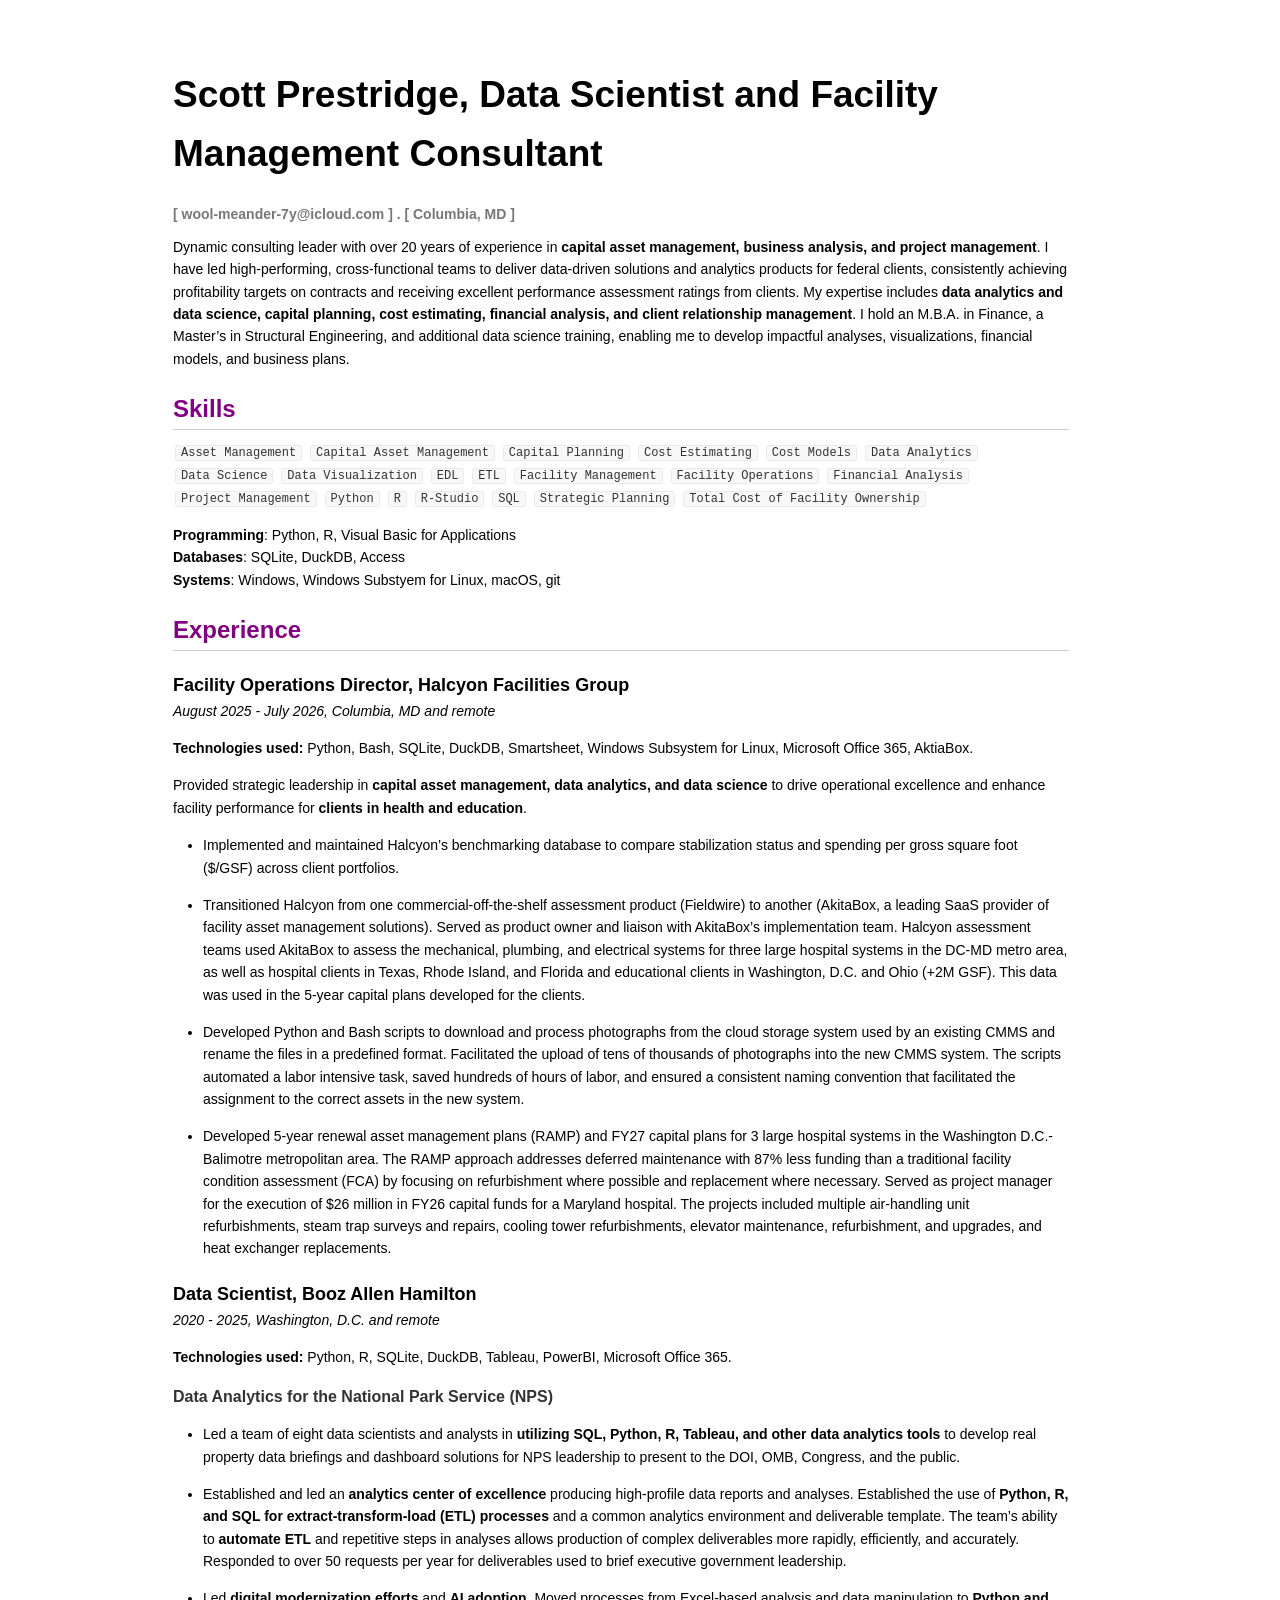
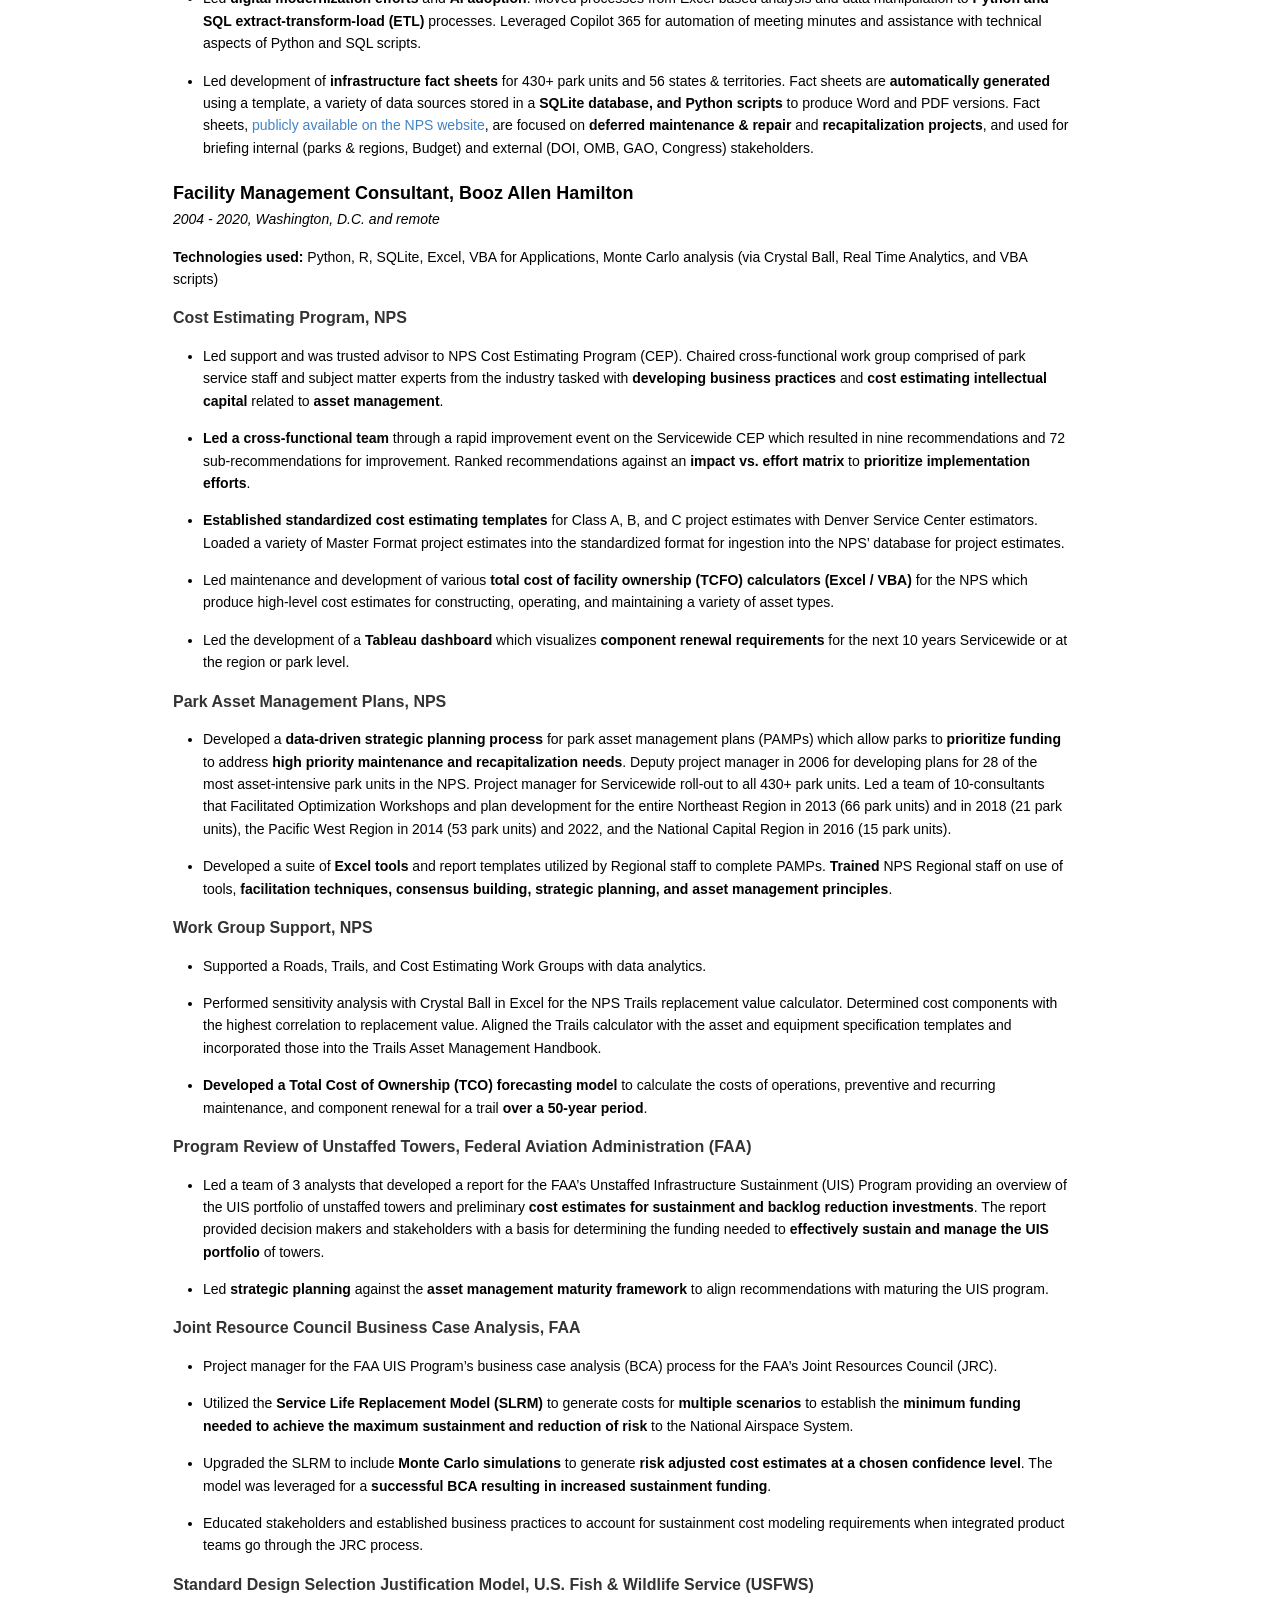
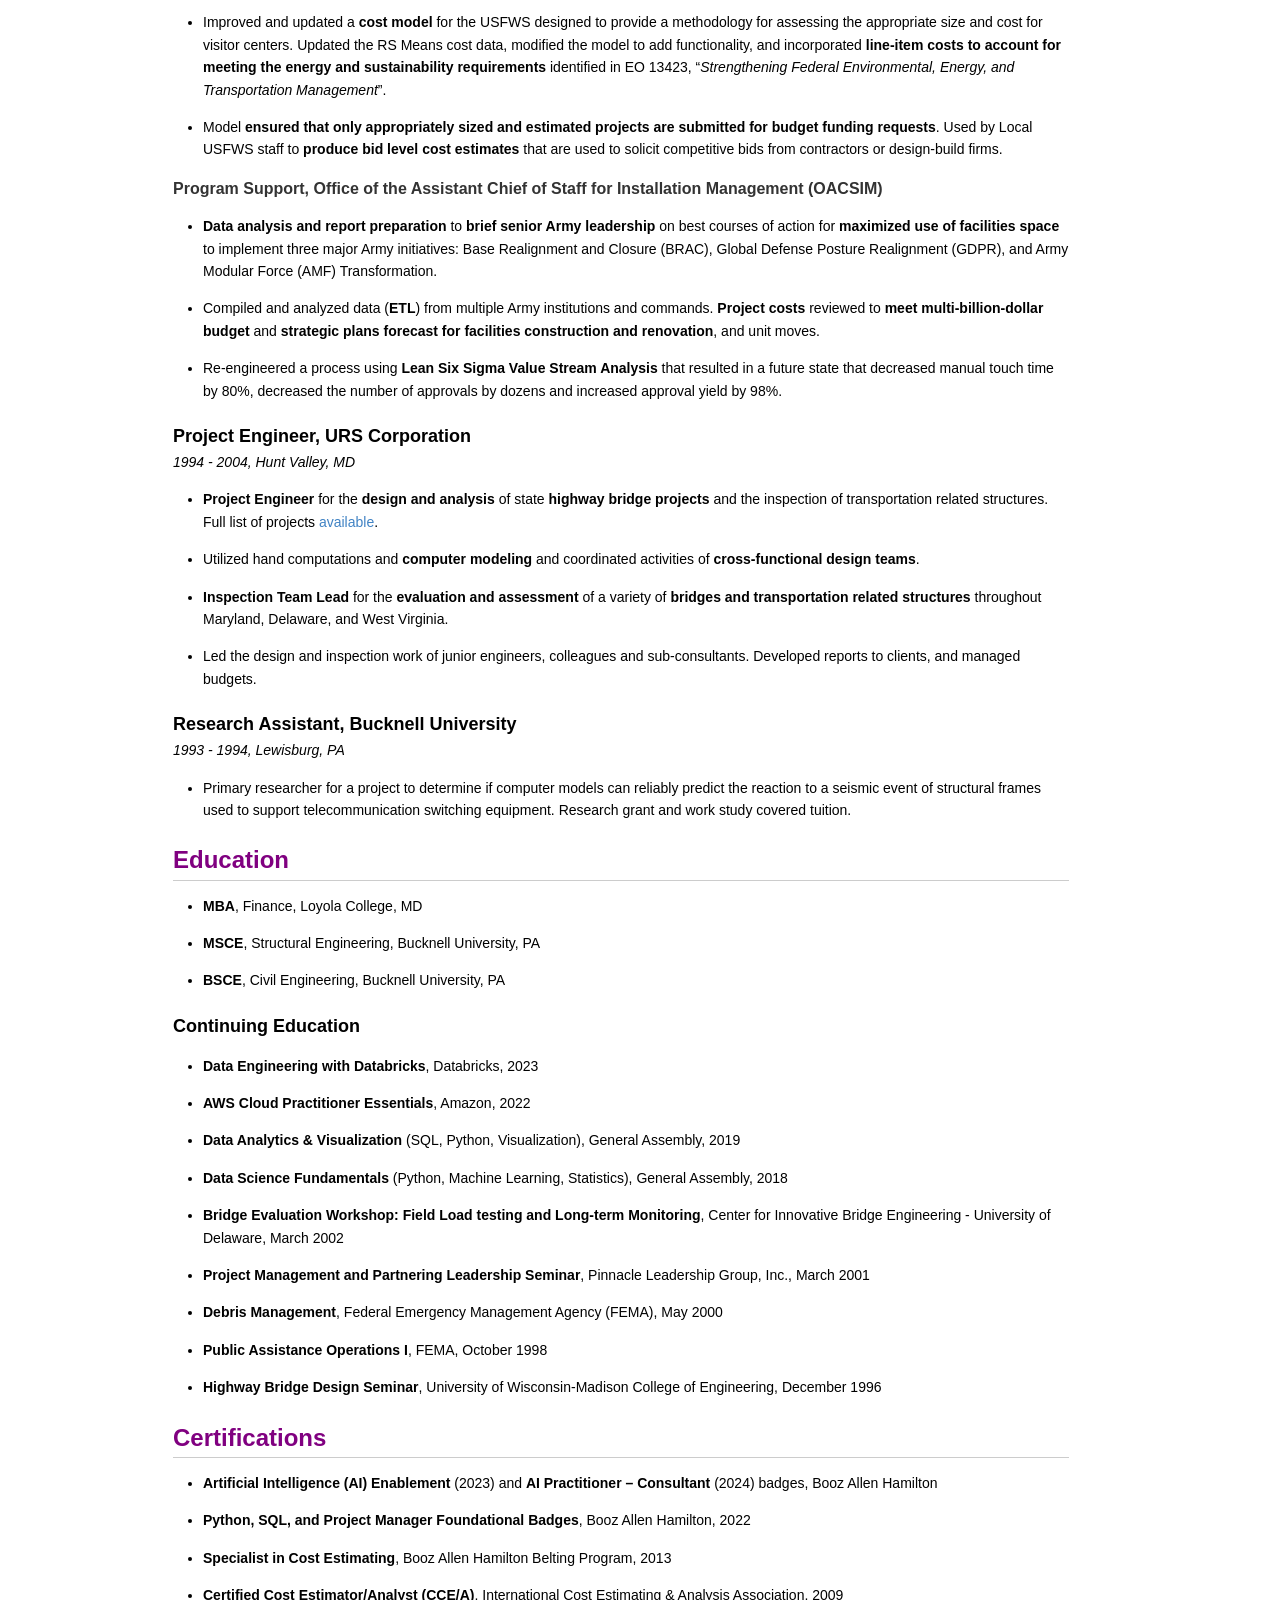
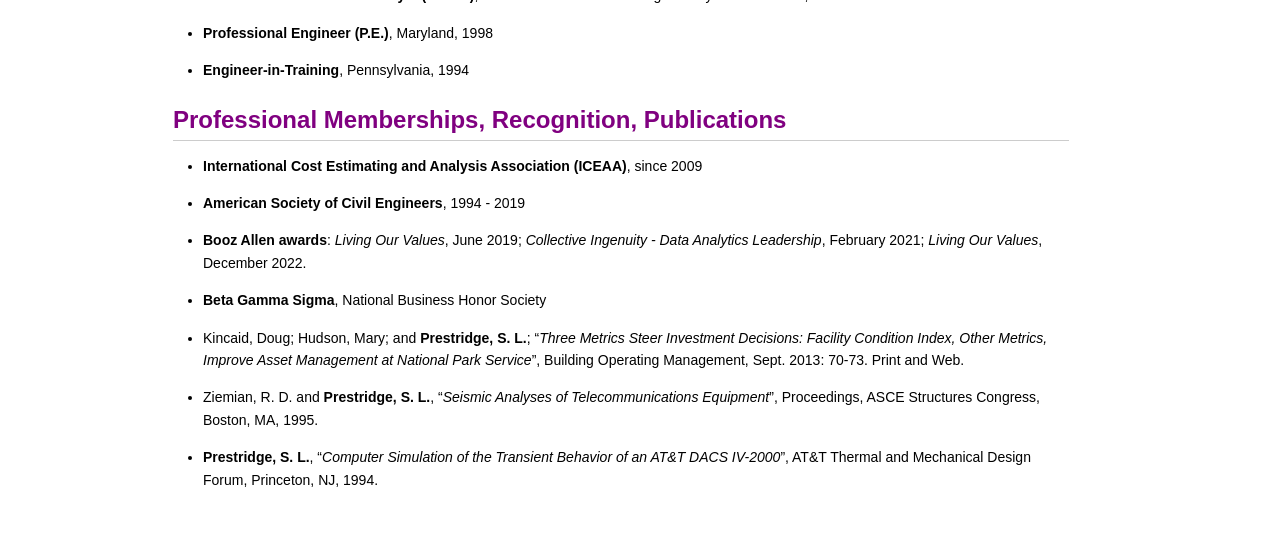
==== commit efe432cf: "add'l 2026 updates" ====
--- a/index.html
+++ b/index.html
@@ -34,8 +34,8 @@
 Management Consultant</h1>
 <p class="author">Scott Prestridge</p>
 </header>
-<h6 id="wool.meander-7y-icloud.com-.-columbia-md">[
-wool.meander-7y@icloud.com ] . [ Columbia, MD ]</h6>
+<h6 id="wool-meander-7yicloud.com-.-columbia-md">[
+wool-meander-7y@icloud.com ] . [ Columbia, MD ]</h6>
 <p>Dynamic consulting leader with over 20 years of experience in
 <strong>capital asset management, business analysis, and project
 management</strong>. I have led high-performing, cross-functional teams
@@ -290,7 +290,7 @@
 <li><p><strong>Project Engineer</strong> for the <strong>design and
 analysis</strong> of state <strong>highway bridge projects</strong> and
 the inspection of transportation related structures. Full list of
-projects <a href="resume_cv_prestridge_scott.html#design-projects">available</a>.</p></li>
+projects <a href="resume_cv.md#design-projects">available</a>.</p></li>
 <li><p>Utilized hand computations and <strong>computer modeling</strong>
 and coordinated activities of <strong>cross-functional design
 teams</strong>.</p></li>
@@ -329,12 +329,15 @@
 Visualization), General Assembly, 2019</p></li>
 <li><p><strong>Data Science Fundamentals</strong> (Python, Machine
 Learning, Statistics), General Assembly, 2018</p></li>
+<li><p><strong>Bridge Evaluation Workshop: Field Load testing and
+Long-term Monitoring</strong>, Center for Innovative Bridge Engineering
+- University of Delaware, March 2002</p></li>
 <li><p><strong>Project Management and Partnering Leadership
-Seminar</strong>, March 2001</p></li>
-<li><p><strong>Debris Management</strong>, FEMA Training Seminar, May
-2000</p></li>
-<li><p><strong>Public Assistance Operations I</strong>, FEMA Training
-Seminar, October 1998</p></li>
+Seminar</strong>, Pinnacle Leadership Group, Inc., March 2001</p></li>
+<li><p><strong>Debris Management</strong>, Federal Emergency Management
+Agency (FEMA), May 2000</p></li>
+<li><p><strong>Public Assistance Operations I</strong>, FEMA, October
+1998</p></li>
 <li><p><strong>Highway Bridge Design Seminar</strong>, University of
 Wisconsin-Madison College of Engineering, December 1996</p></li>
 </ul>
@@ -357,13 +360,15 @@
 <h2 id="professional-memberships-recognition-publications">Professional
 Memberships, Recognition, Publications</h2>
 <ul>
-<li><p>International Cost Estimating and Analysis Association (ICEAA),
-since 2009</p></li>
-<li><p>American Society of Civil Engineers, 1994 - 2019</p></li>
+<li><p><strong>International Cost Estimating and Analysis Association
+(ICEAA)</strong>, since 2009</p></li>
+<li><p><strong>American Society of Civil Engineers</strong>, 1994 -
+2019</p></li>
 <li><p><strong>Booz Allen awards</strong>: <em>Living Our Values</em>,
 June 2019; <em>Collective Ingenuity - Data Analytics Leadership</em>,
 February 2021; <em>Living Our Values</em>, December 2022.</p></li>
-<li><p>Beta Gamma Sigma, National Business Honor Society</p></li>
+<li><p><strong>Beta Gamma Sigma</strong>, National Business Honor
+Society</p></li>
 <li><p>Kincaid, Doug; Hudson, Mary; and <strong>Prestridge, S.
 L.</strong>; “<em>Three Metrics Steer Investment Decisions: Facility
 Condition Index, Other Metrics, Improve Asset Management at National
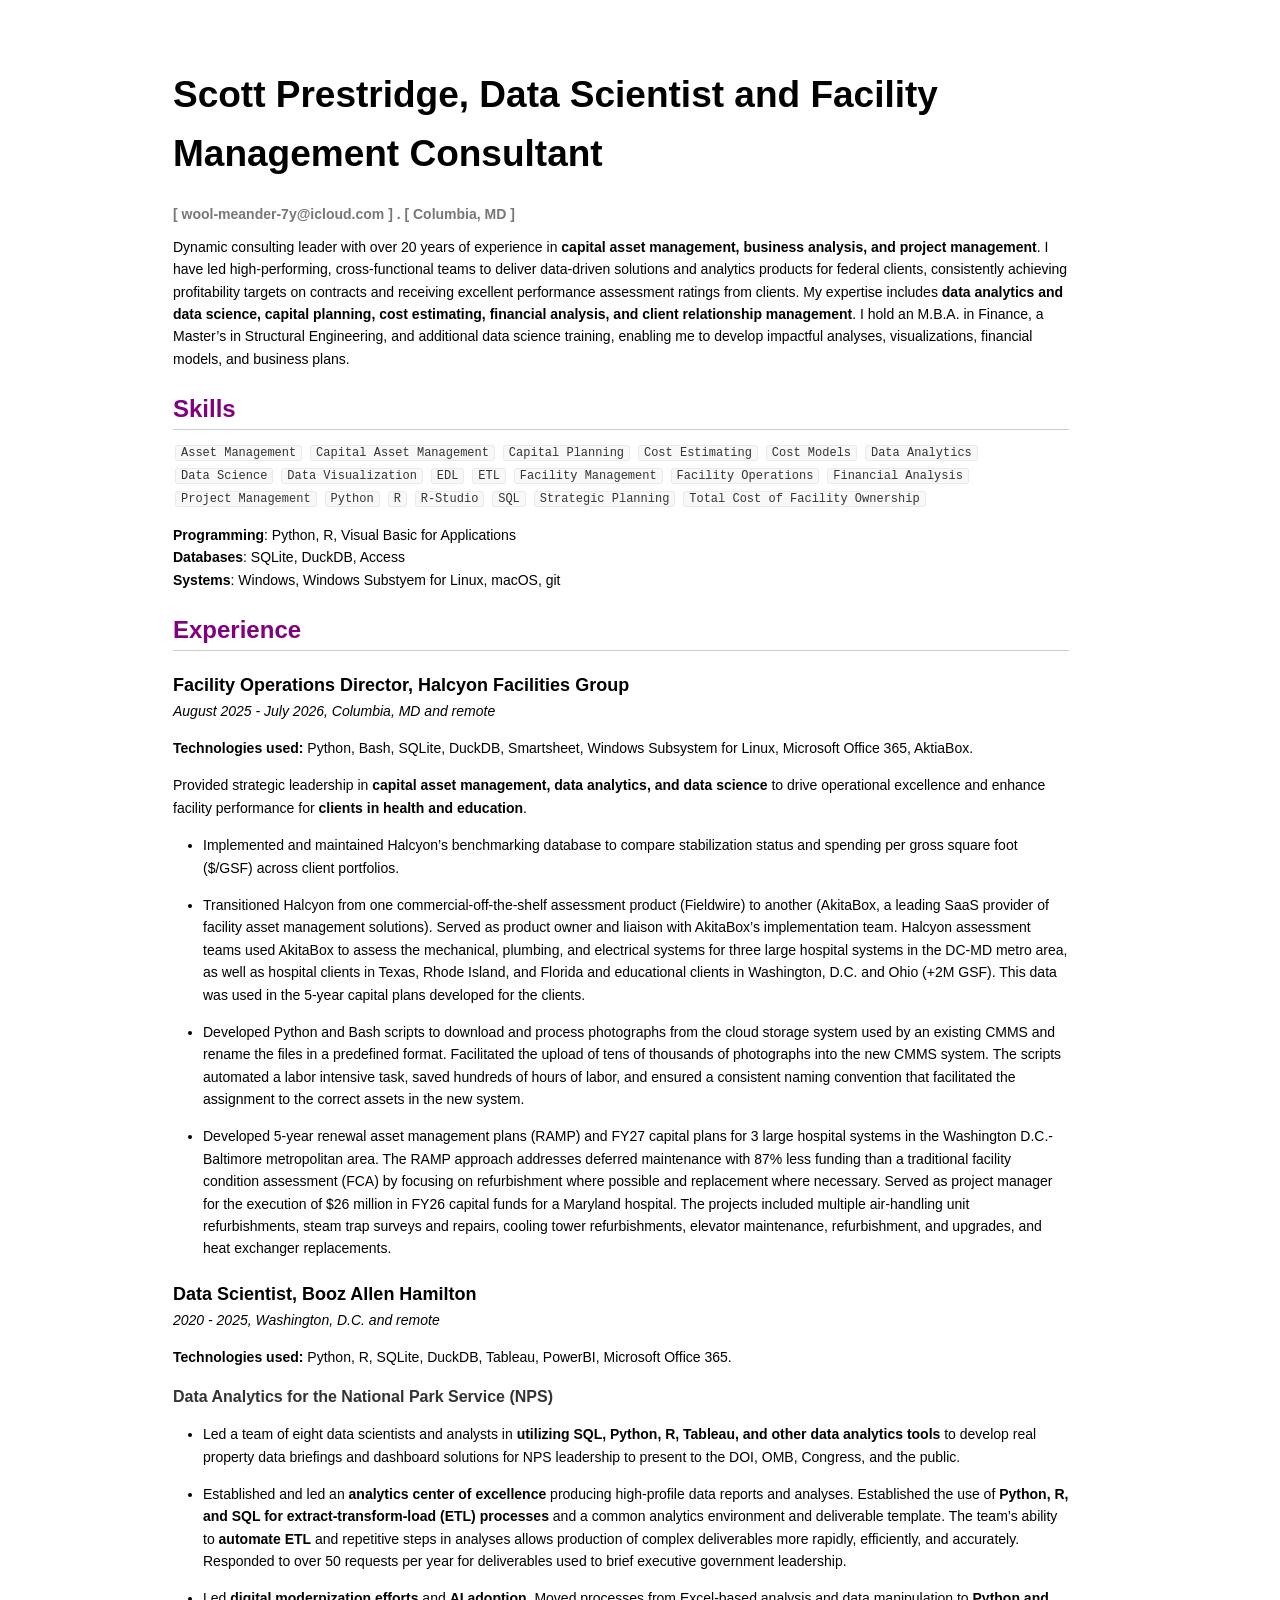
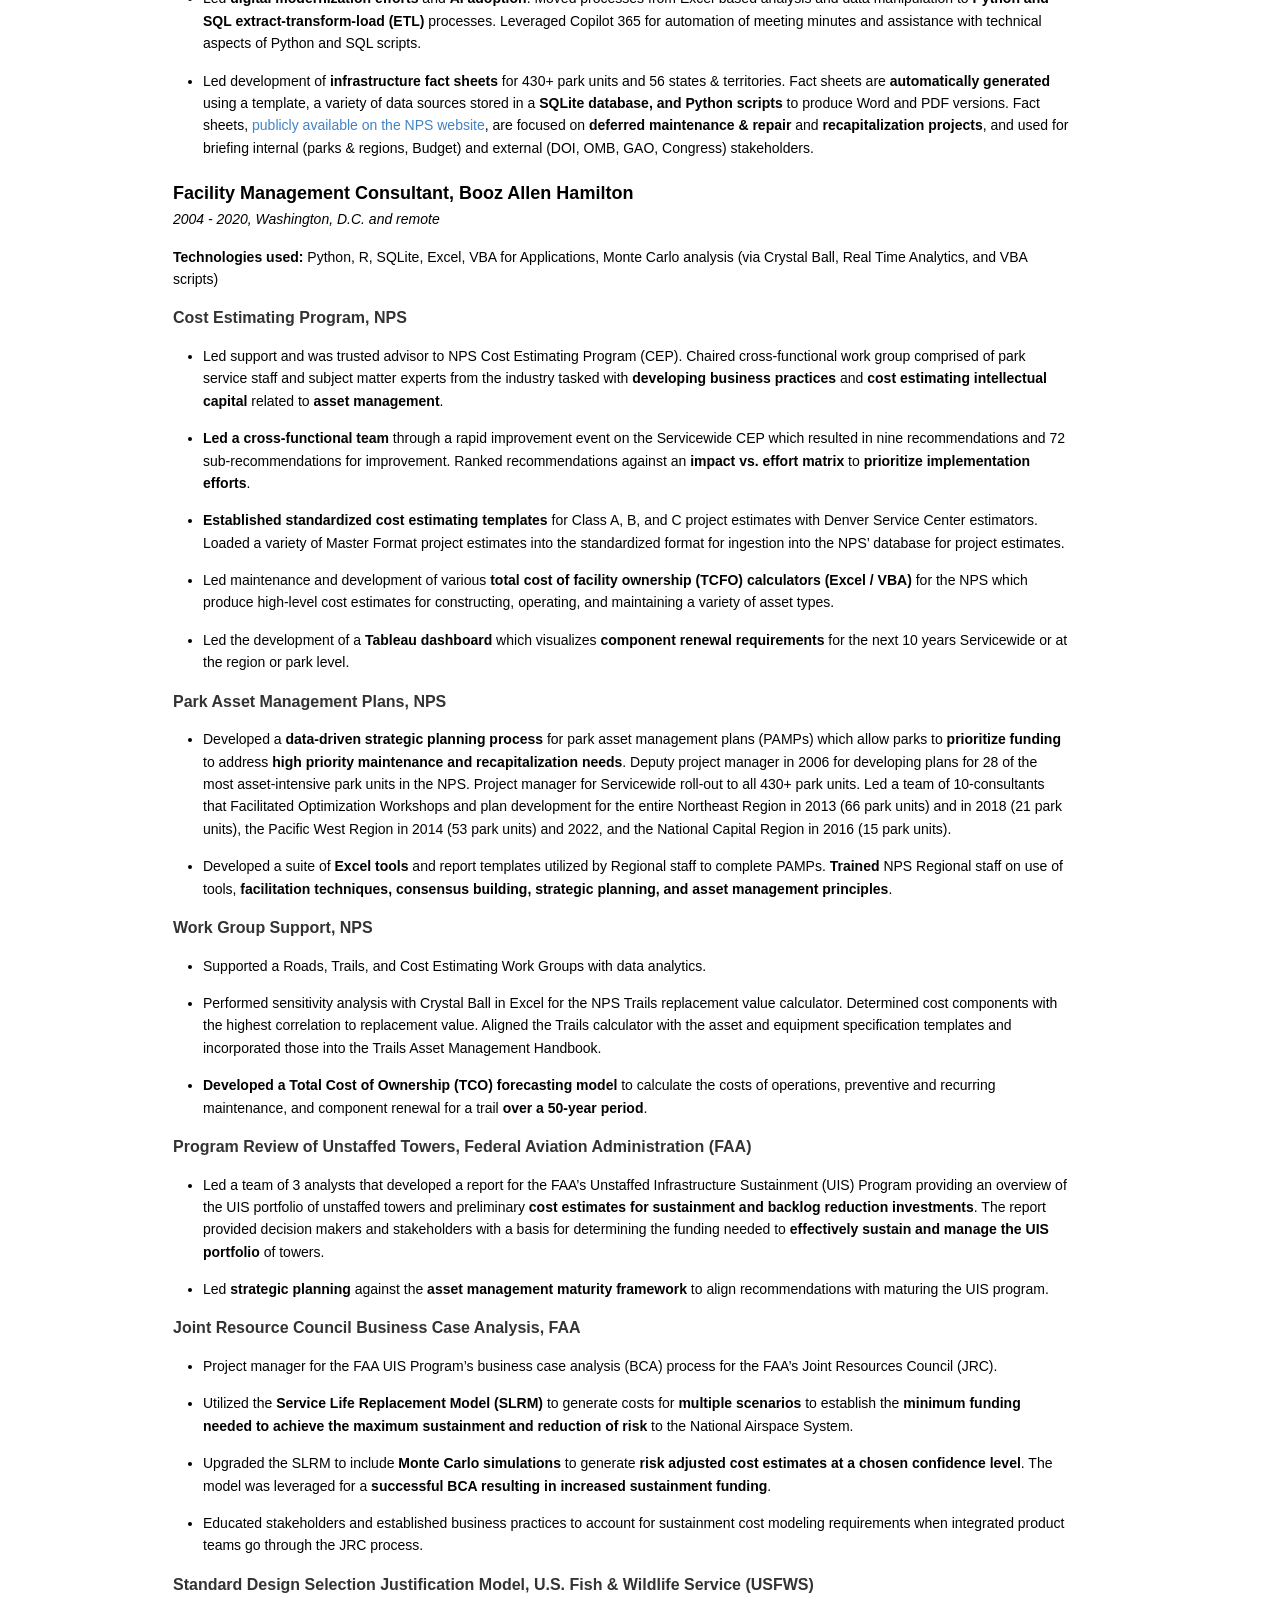
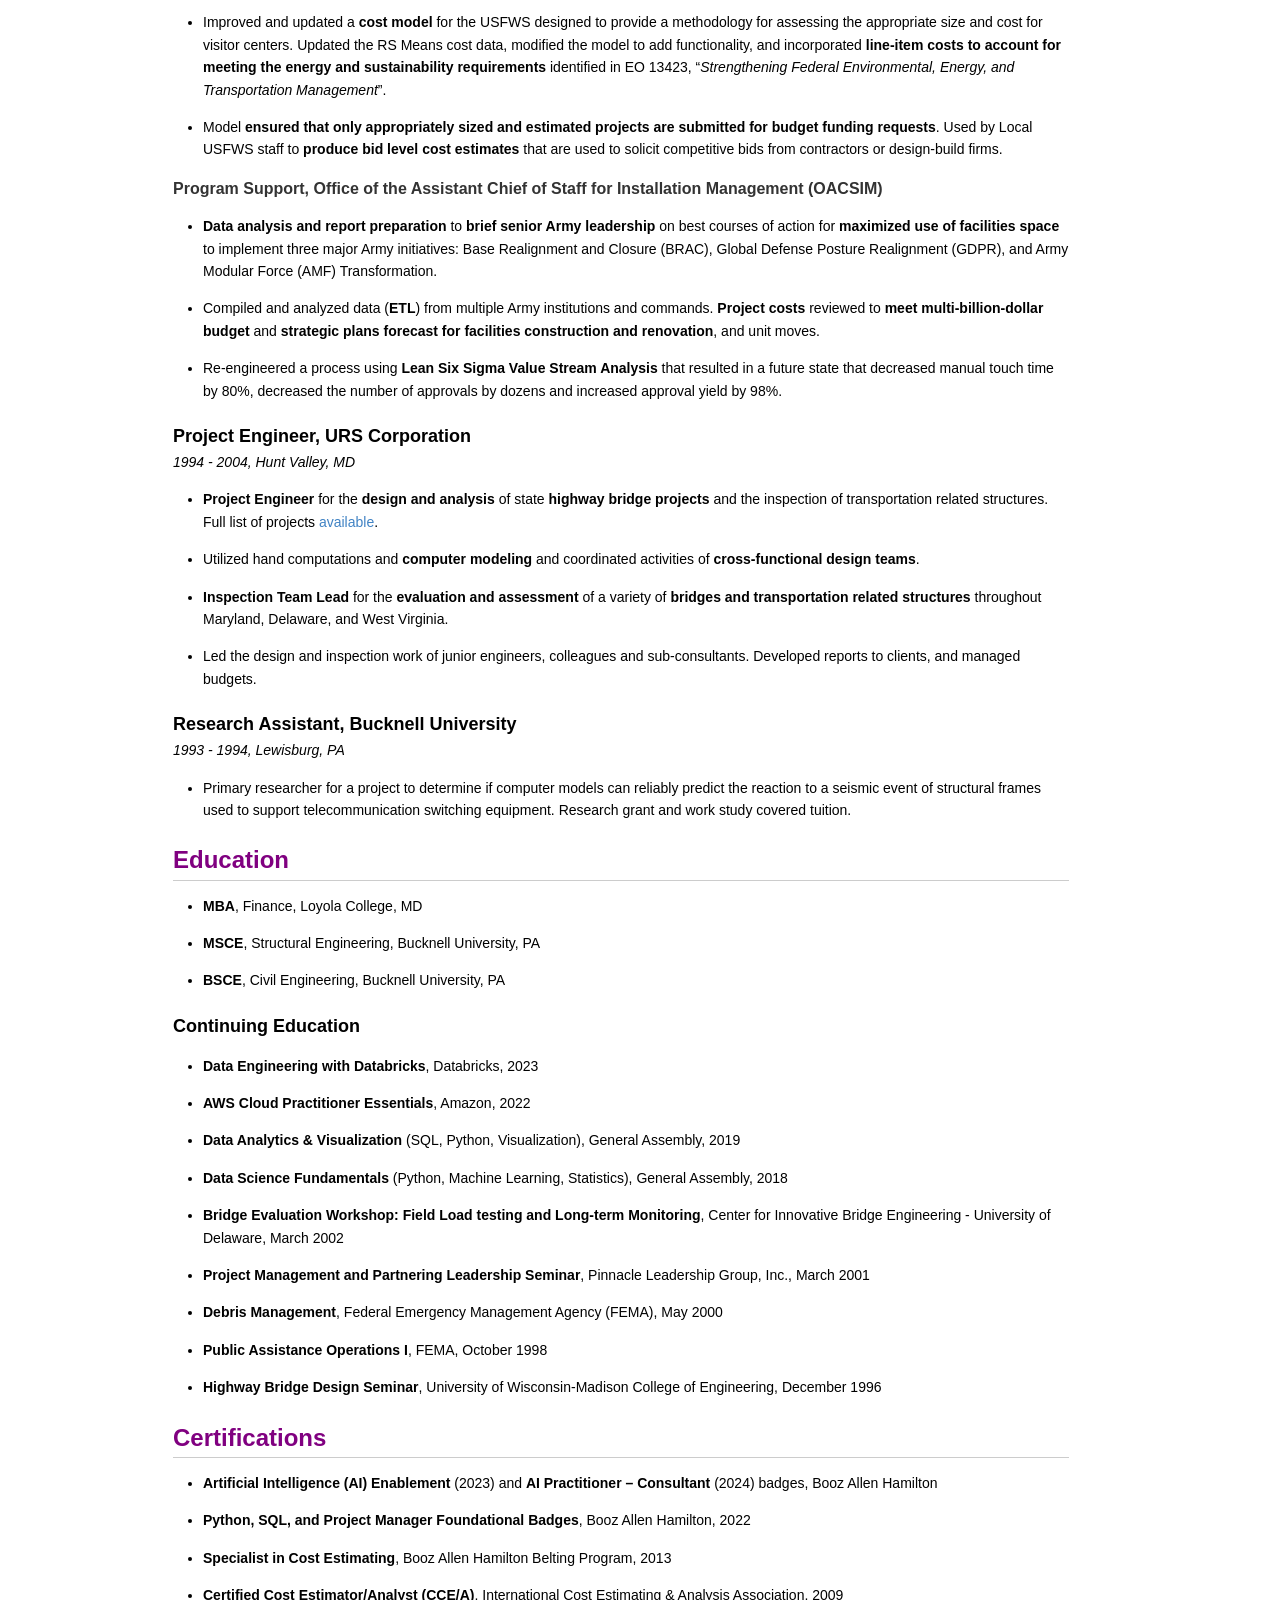
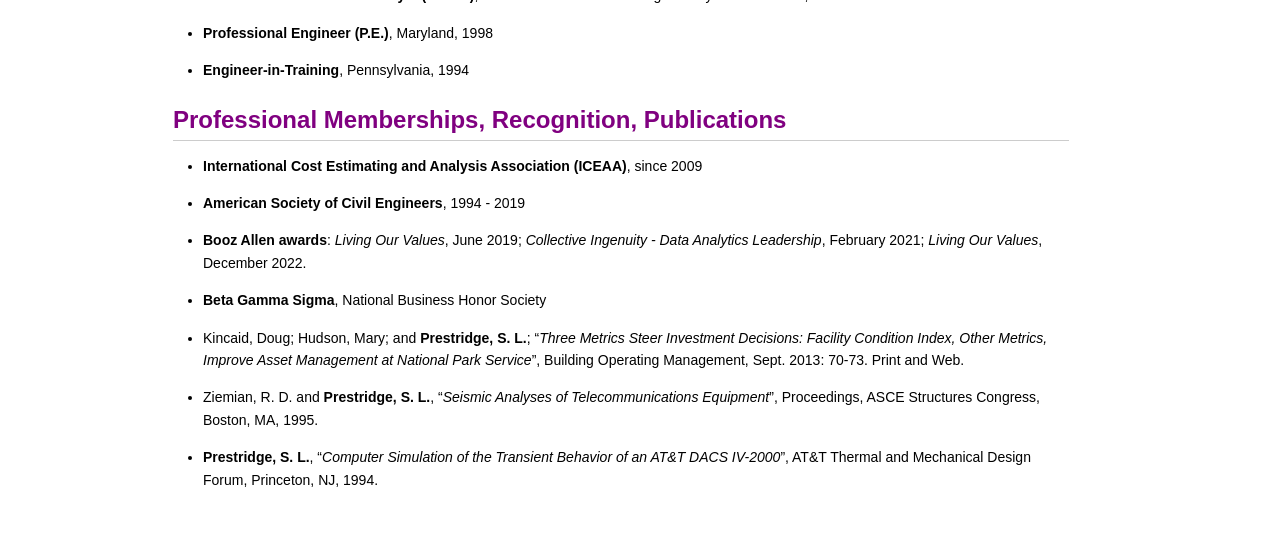
==== commit 486556d6: "Fix typo in D.C.-Baltimore in index.html" ====
--- a/index.html
+++ b/index.html
@@ -96,7 +96,7 @@
 to the correct assets in the new system.</p></li>
 <li><p>Developed 5-year renewal asset management plans (RAMP) and FY27
 capital plans for 3 large hospital systems in the Washington
-D.C.-Balimotre metropolitan area. The RAMP approach addresses deferred
+D.C.-Baltimore metropolitan area. The RAMP approach addresses deferred
 maintenance with 87% less funding than a traditional facility condition
 assessment (FCA) by focusing on refurbishment where possible and
 replacement where necessary. Served as project manager for the execution
@@ -290,7 +290,7 @@
 <li><p><strong>Project Engineer</strong> for the <strong>design and
 analysis</strong> of state <strong>highway bridge projects</strong> and
 the inspection of transportation related structures. Full list of
-projects <a href="resume_cv.md#design-projects">available</a>.</p></li>
+projects <a href="resume_cv_prestridge_scott.html#design-projects">available</a>.</p></li>
 <li><p>Utilized hand computations and <strong>computer modeling</strong>
 and coordinated activities of <strong>cross-functional design
 teams</strong>.</p></li>
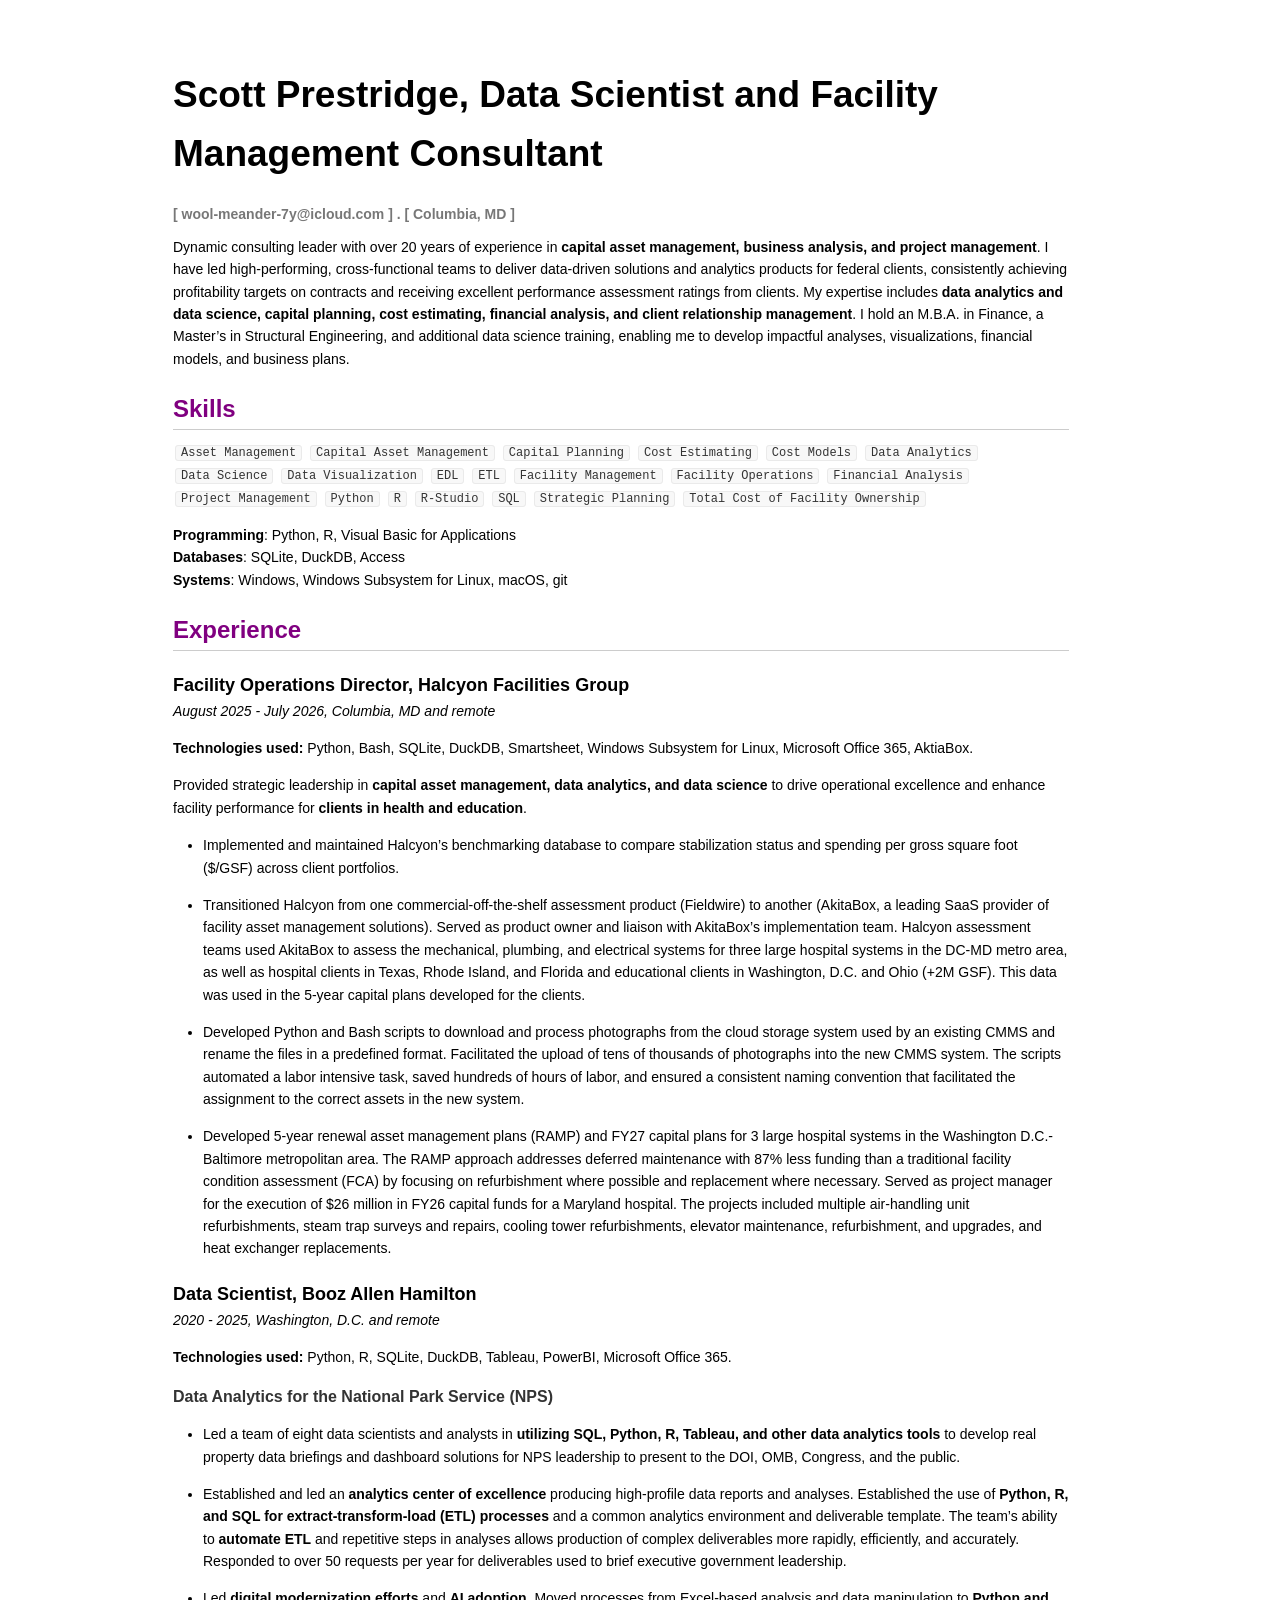
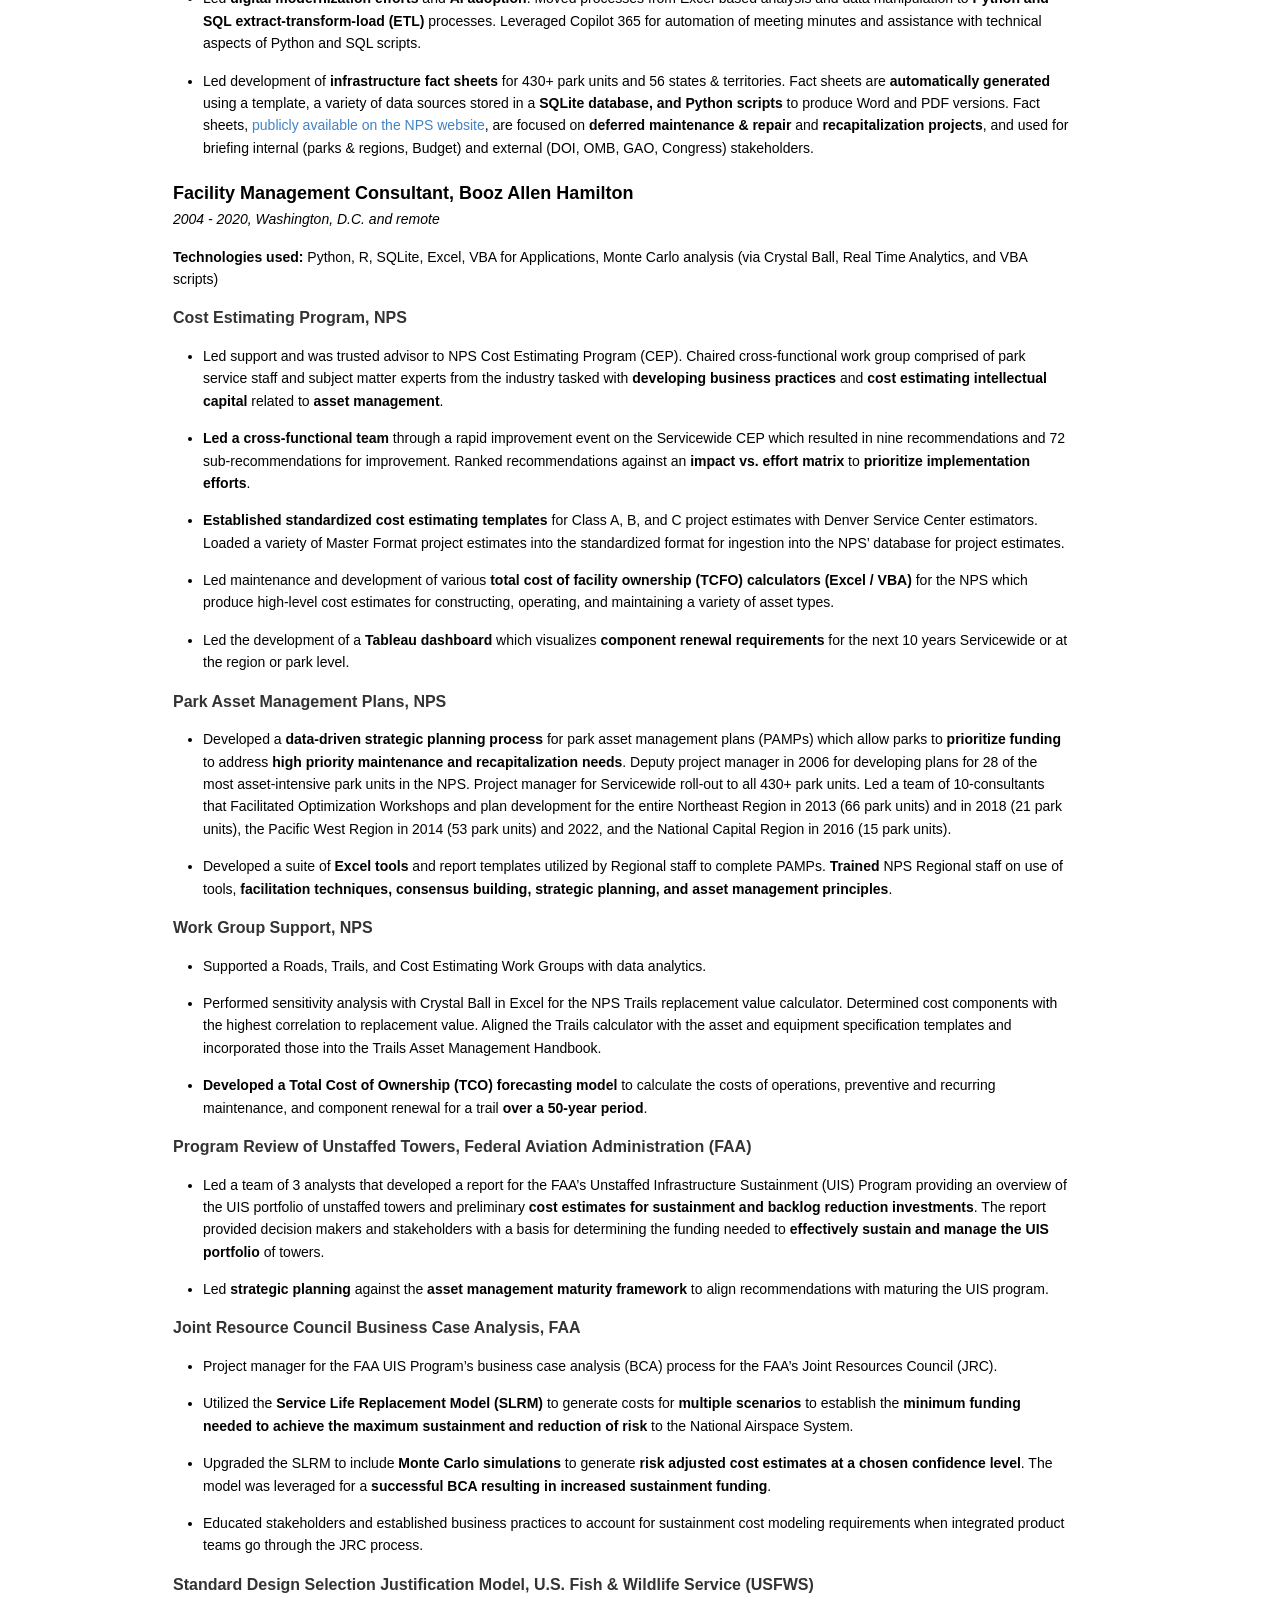
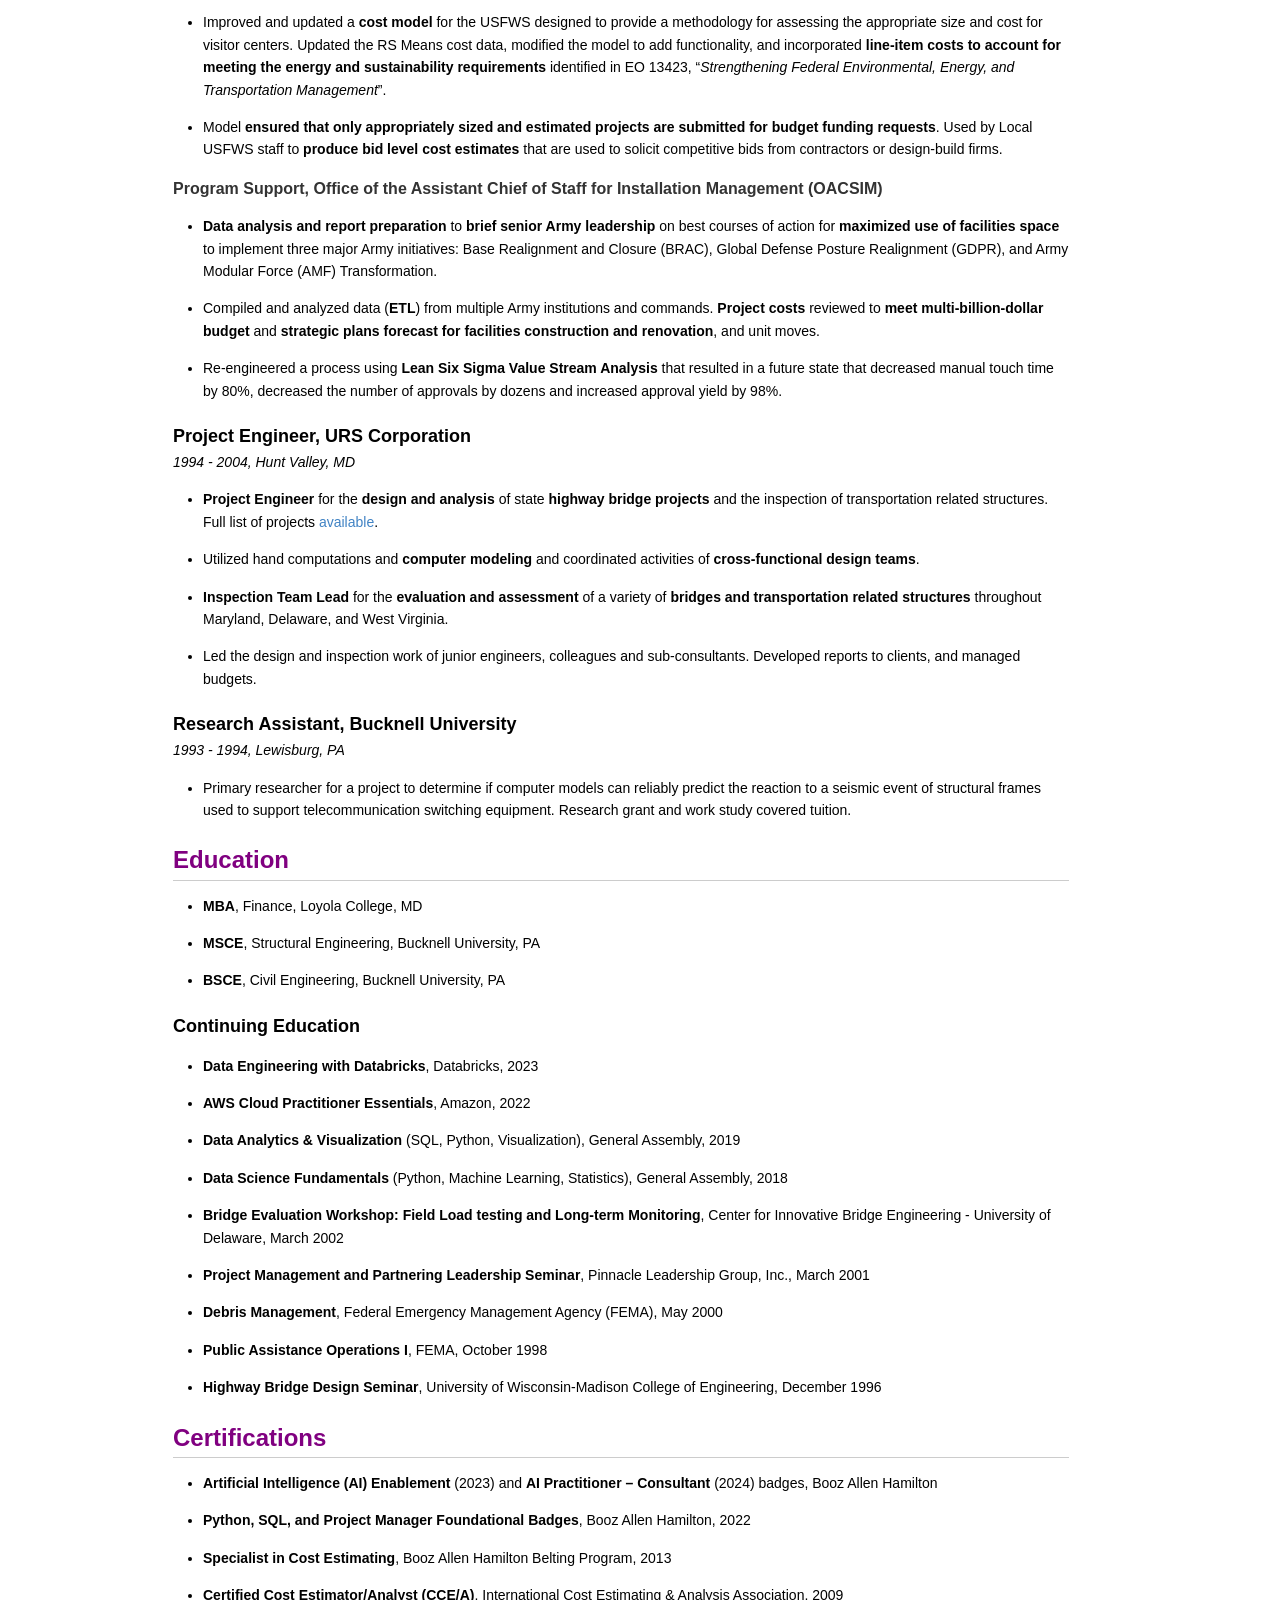
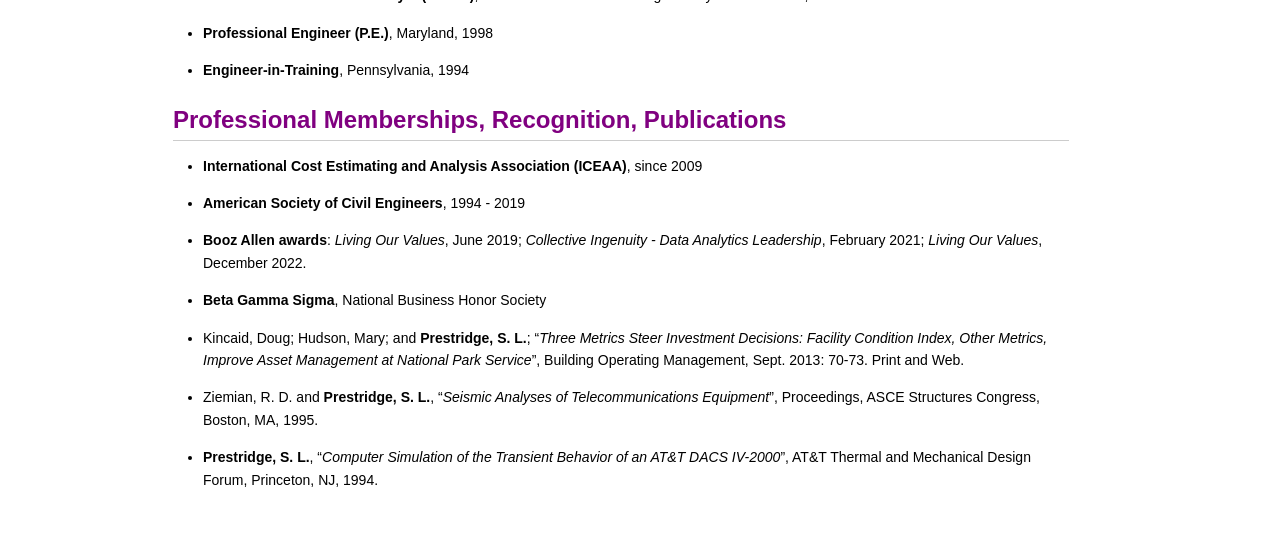
==== commit f270ee66: "Fix typo in 'Windows Subsystem for Linux'" ====
--- a/index.html
+++ b/index.html
@@ -61,7 +61,7 @@
 <p><strong>Programming</strong>: Python, R, Visual Basic for
 Applications<br />
 <strong>Databases</strong>: SQLite, DuckDB, Access<br />
-<strong>Systems</strong>: Windows, Windows Substyem for Linux, macOS,
+<strong>Systems</strong>: Windows, Windows Subsystem for Linux, macOS,
 git</p>
 <h2 id="experience">Experience</h2>
 <h3 id="facility-operations-director-halcyon-facilities-group">Facility
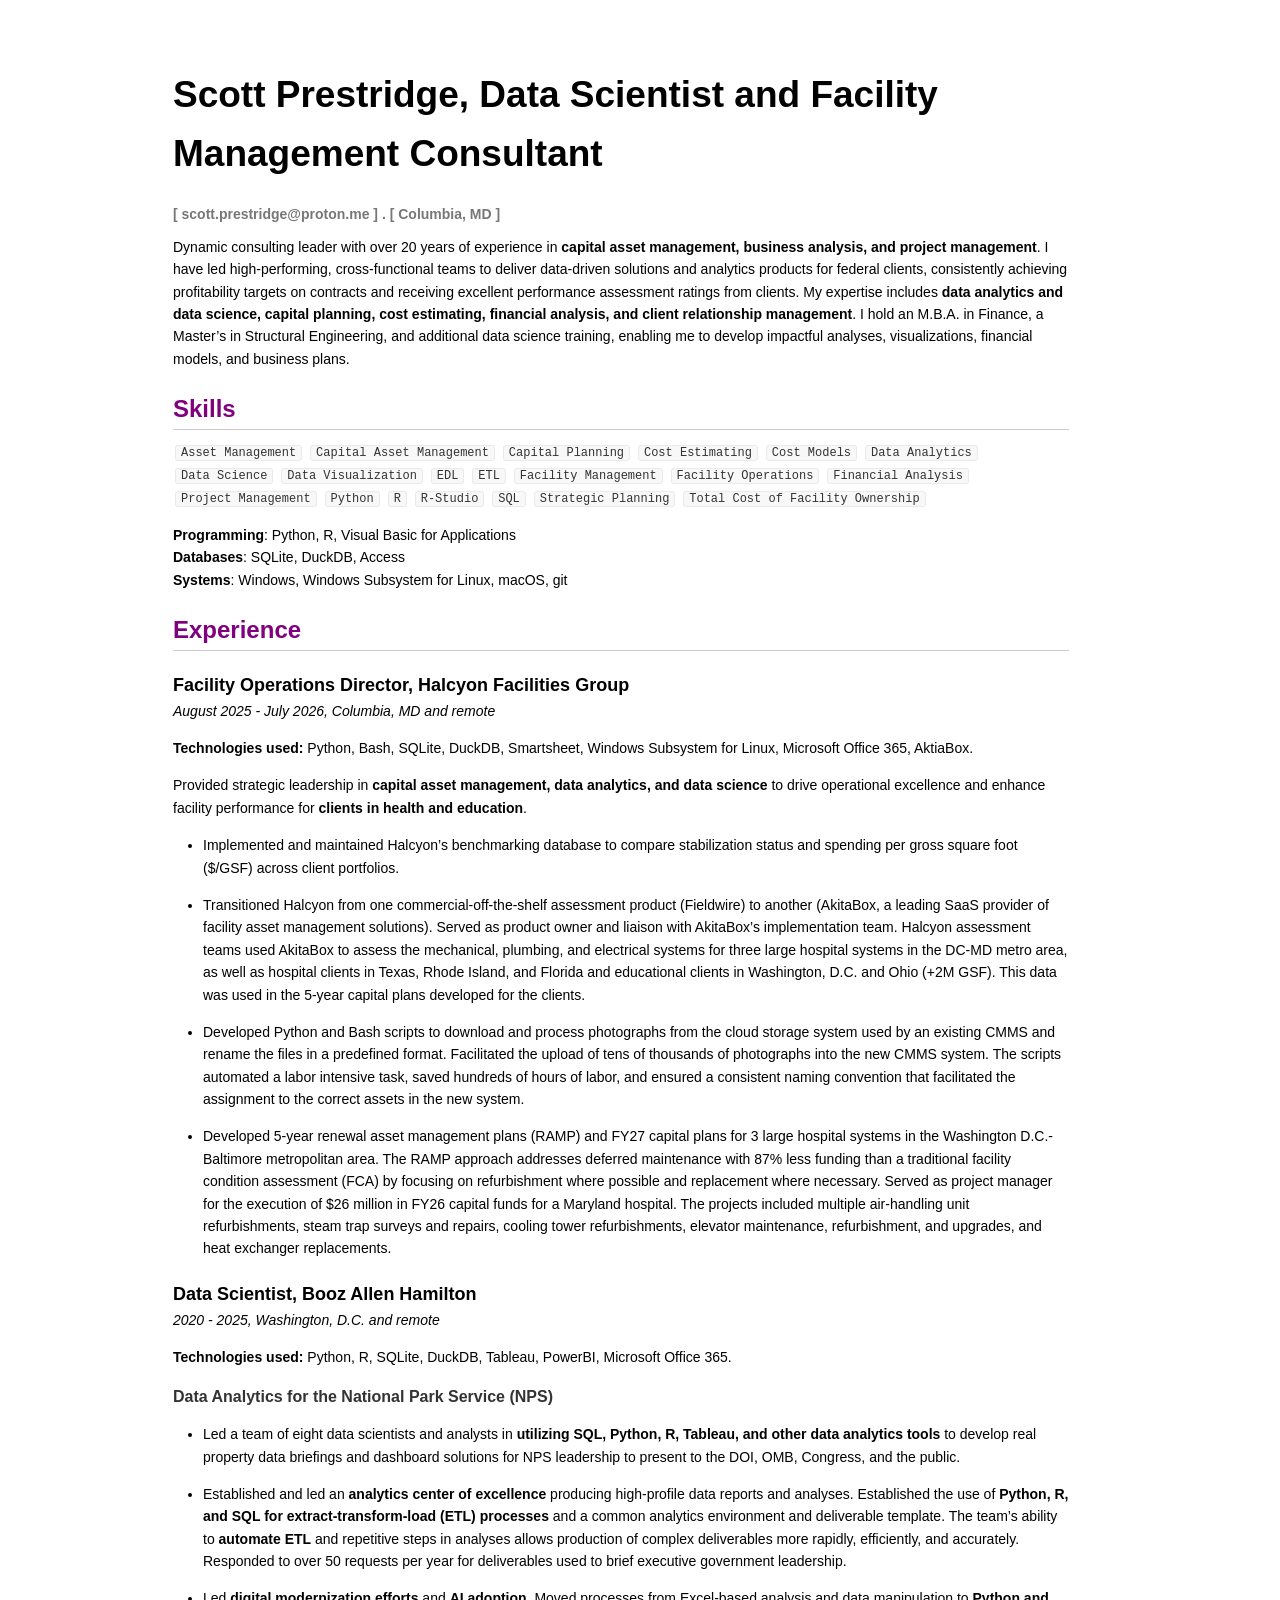
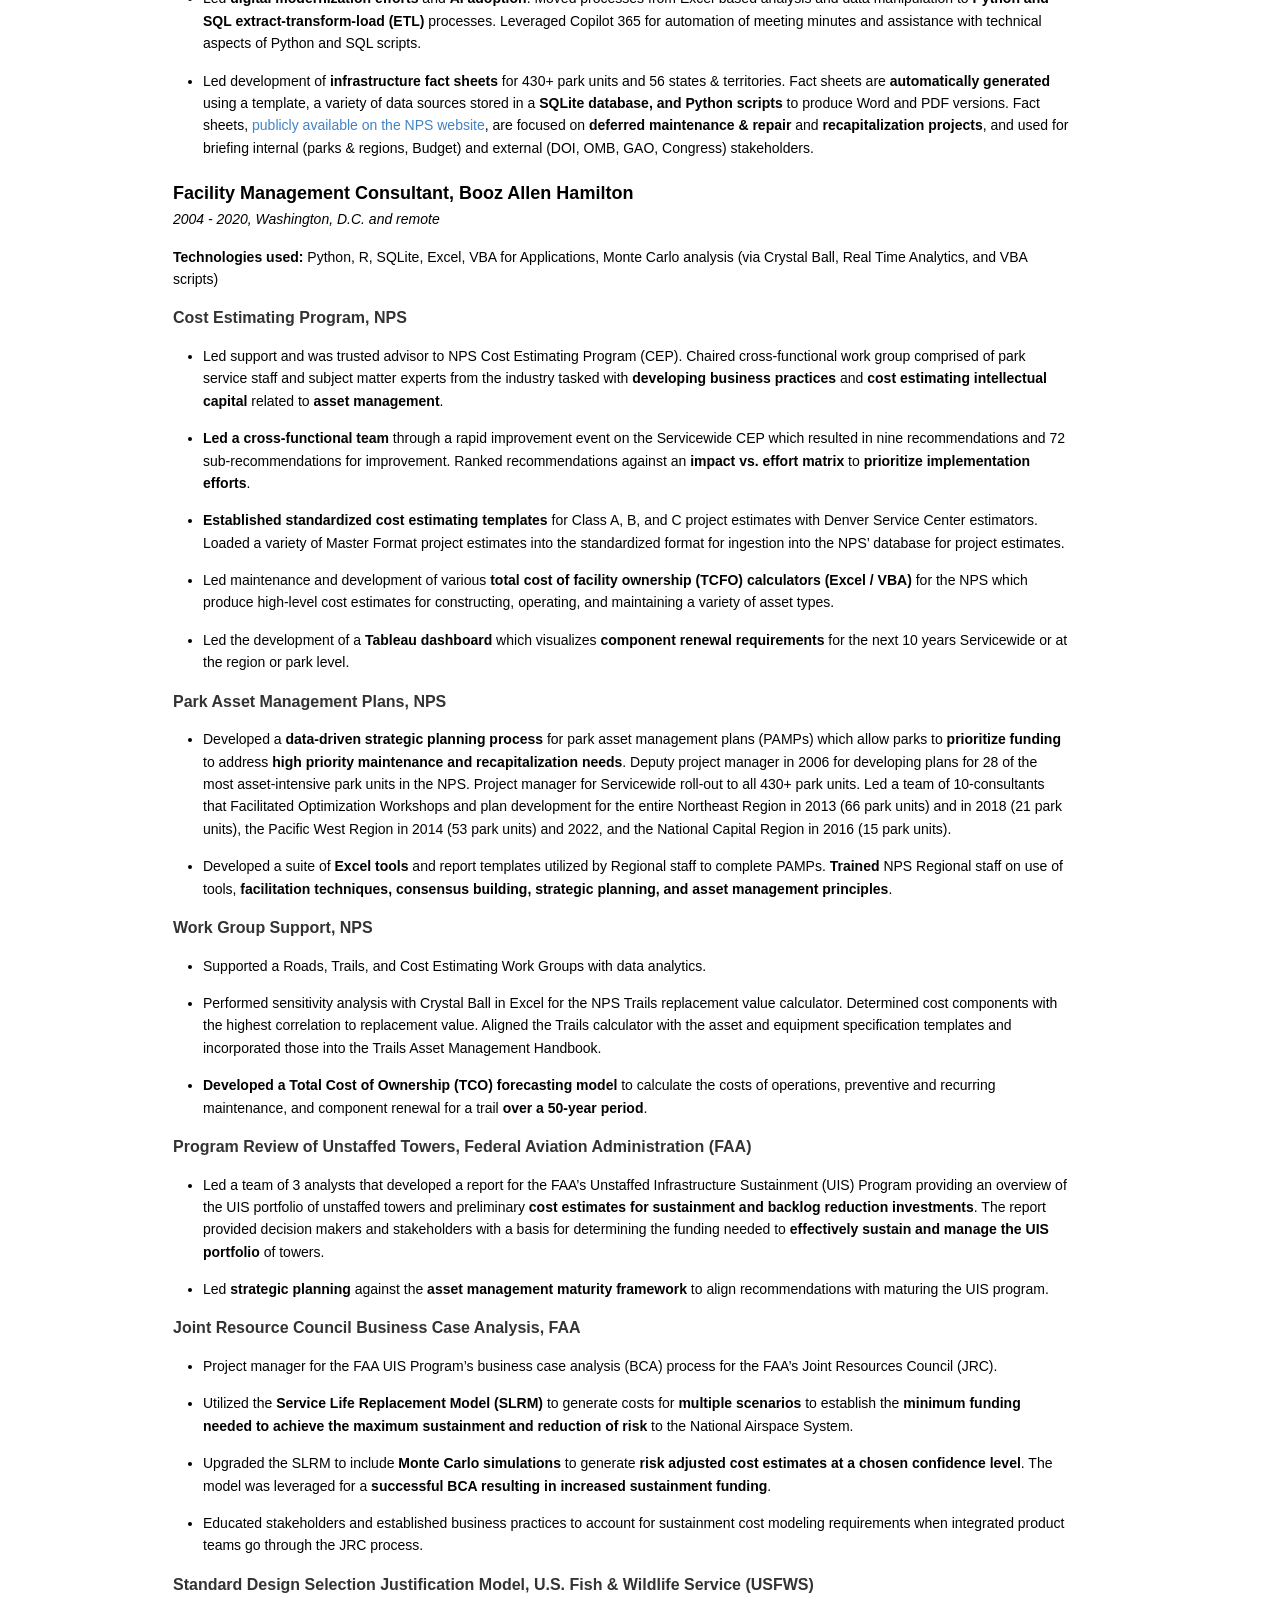
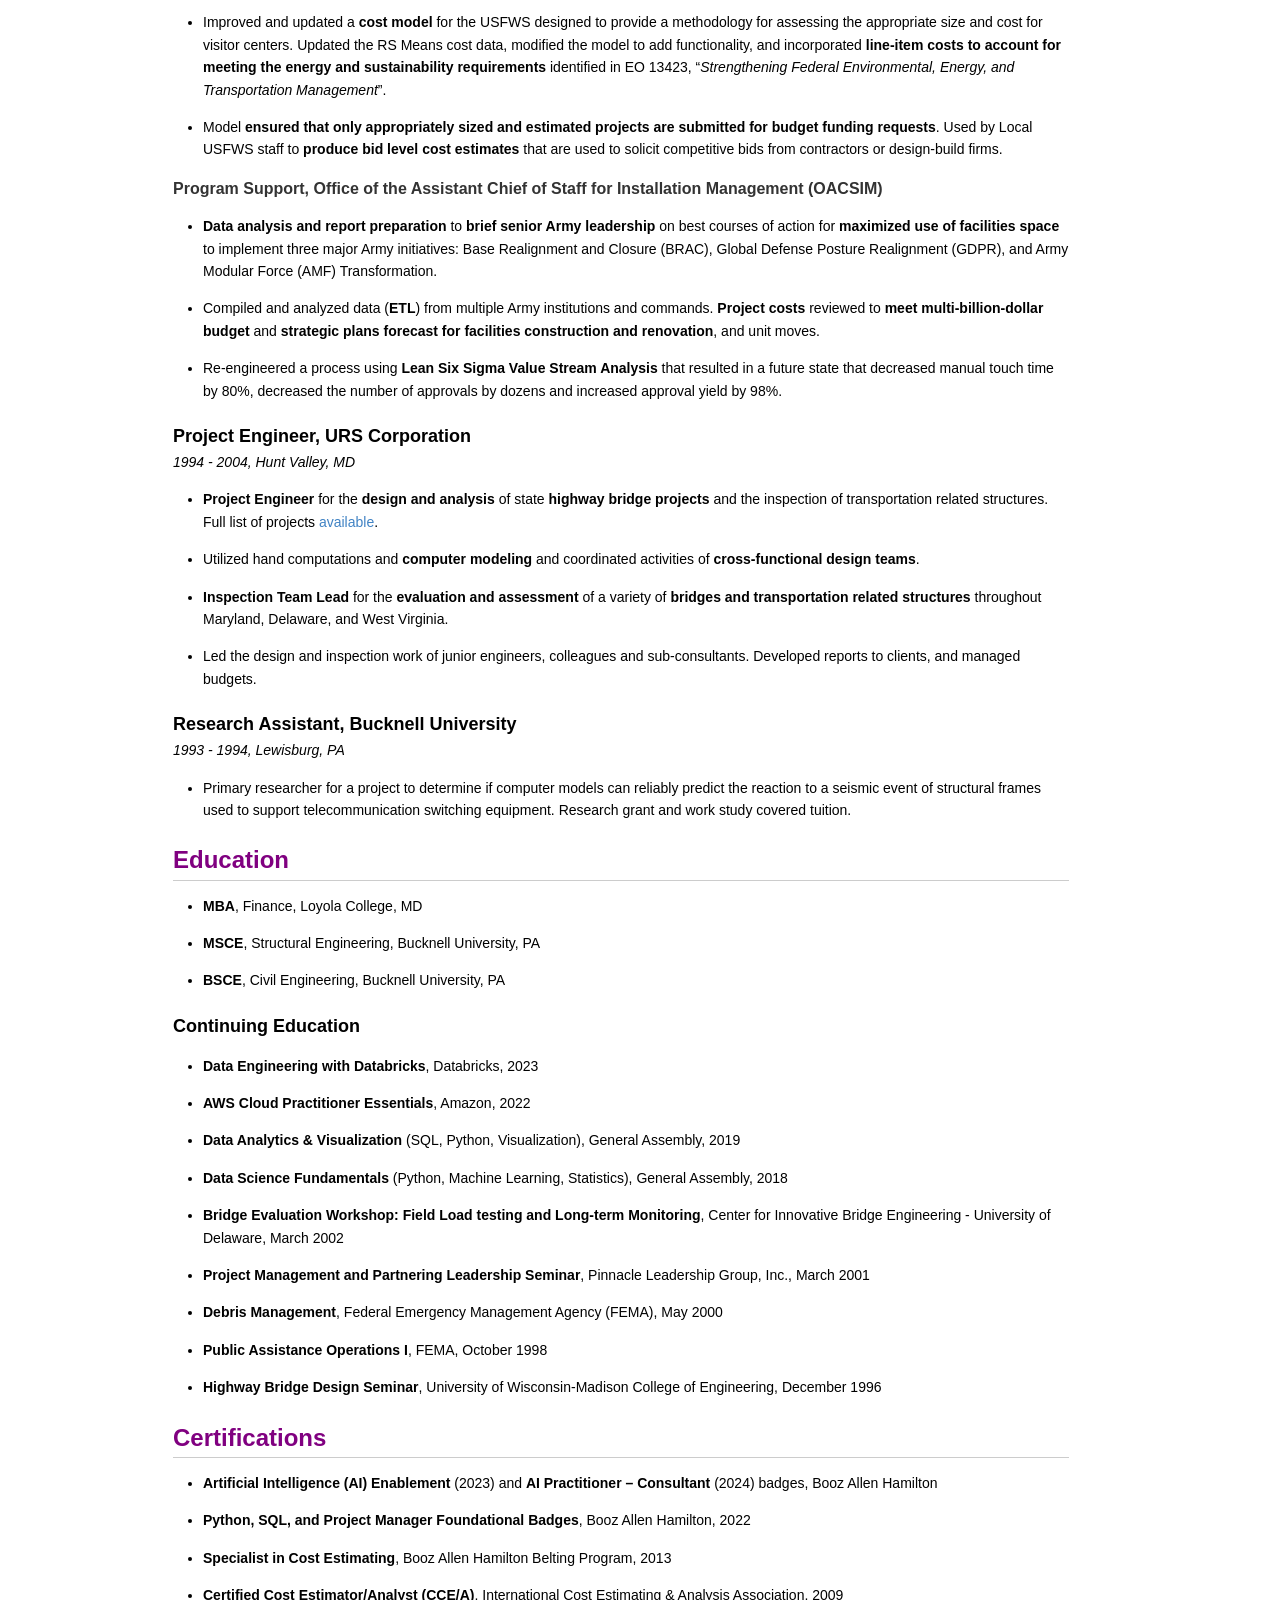
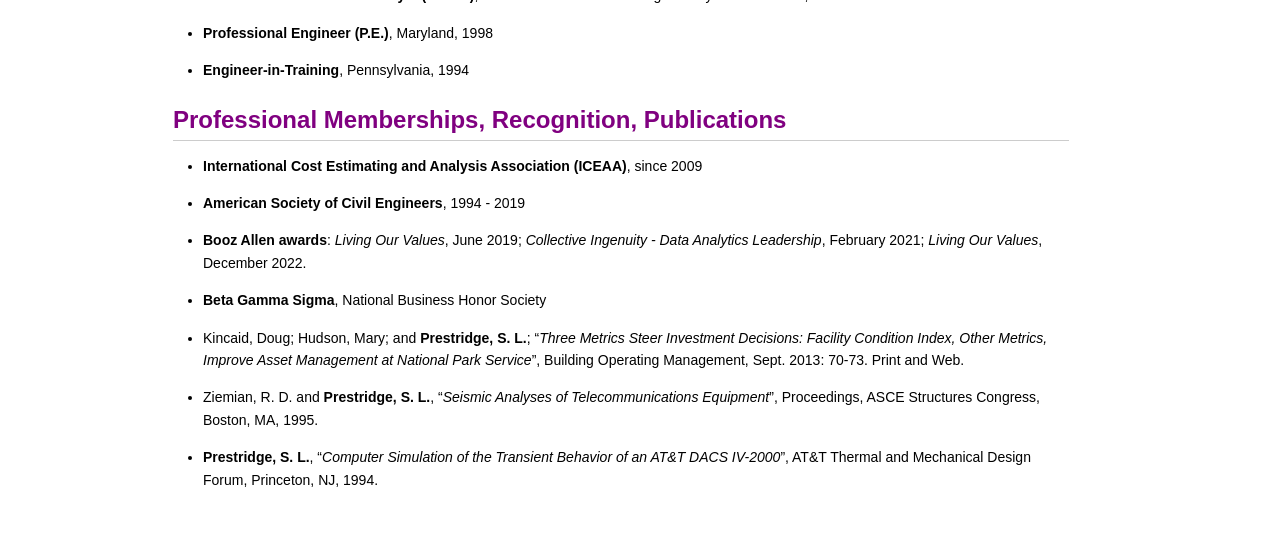
==== commit 9a7d2235: "Update contact information in index.html" ====
--- a/index.html
+++ b/index.html
@@ -34,8 +34,8 @@
 Management Consultant</h1>
 <p class="author">Scott Prestridge</p>
 </header>
-<h6 id="wool-meander-7yicloud.com-.-columbia-md">[
-wool-meander-7y@icloud.com ] . [ Columbia, MD ]</h6>
+<h6 id="scottprestridgeproton.me-.-columbia-md">[
+scott.prestridge@proton.me ] . [ Columbia, MD ]</h6>
 <p>Dynamic consulting leader with over 20 years of experience in
 <strong>capital asset management, business analysis, and project
 management</strong>. I have led high-performing, cross-functional teams
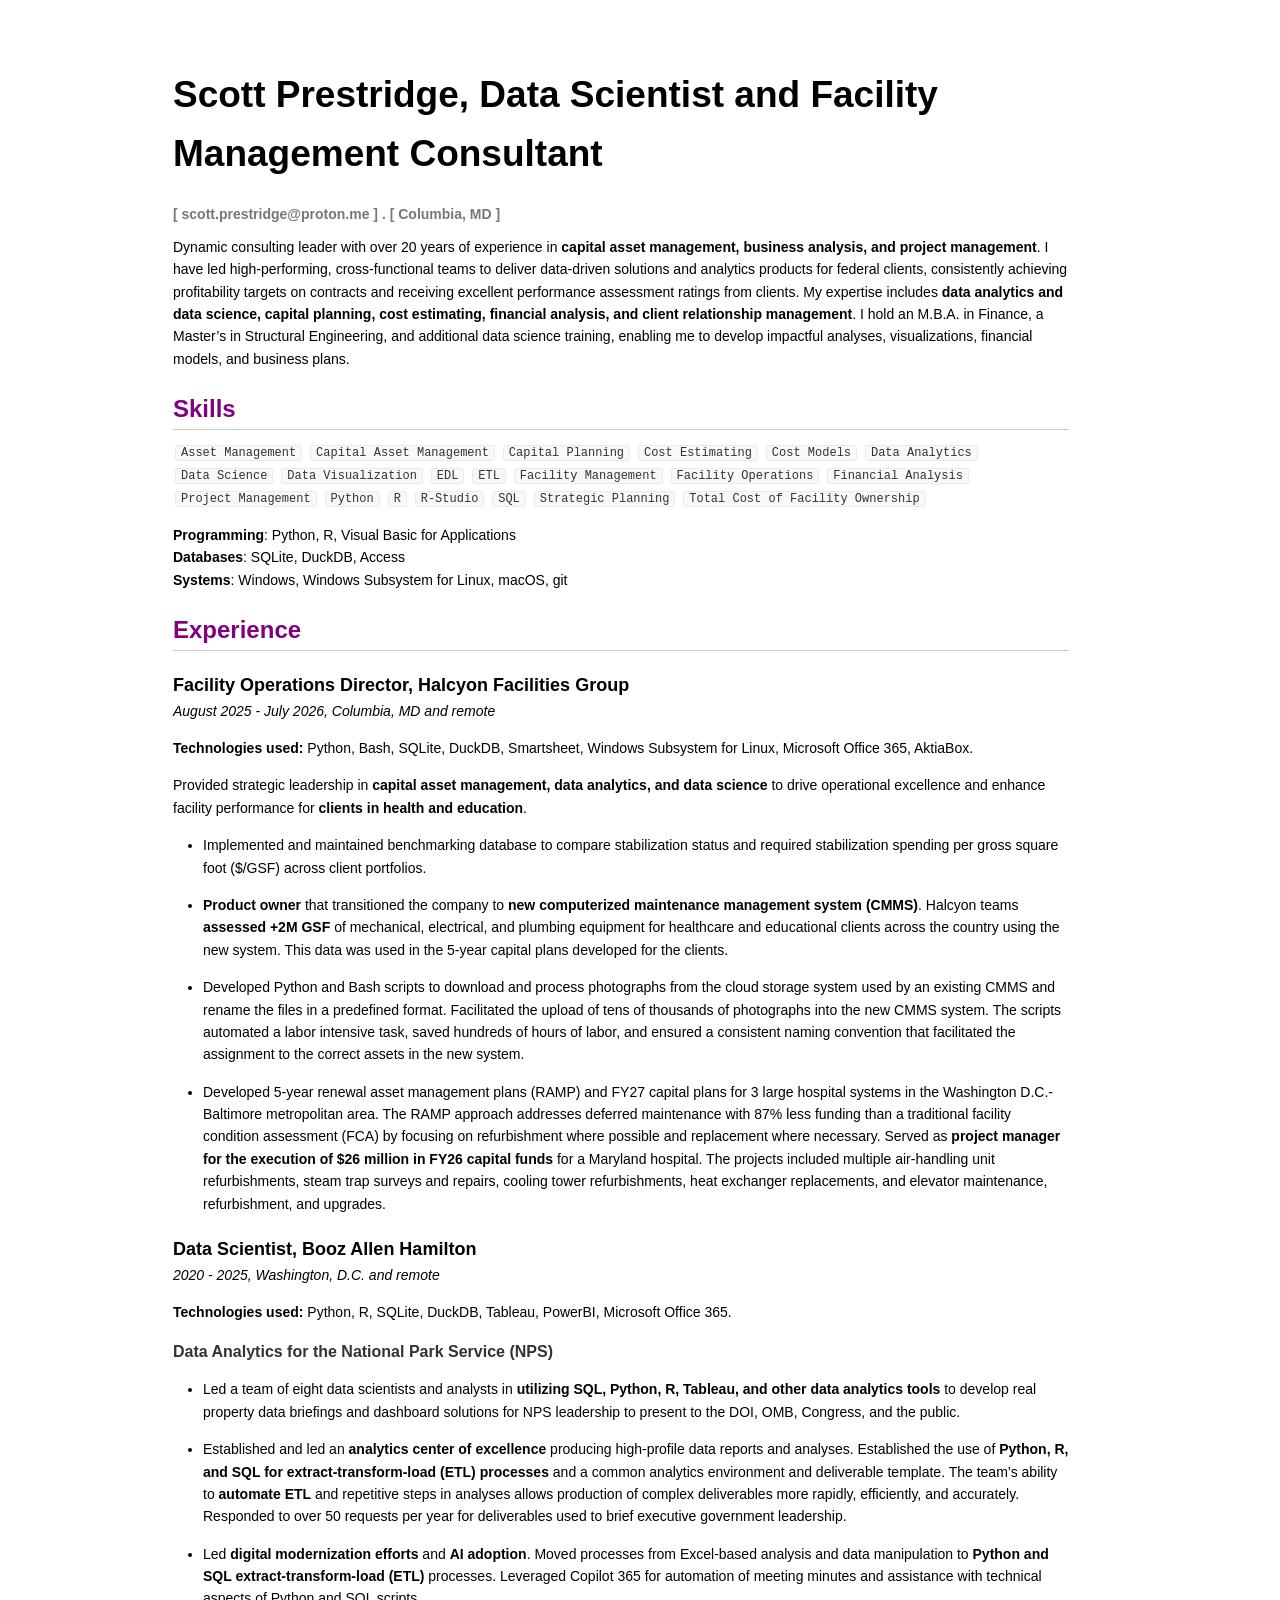
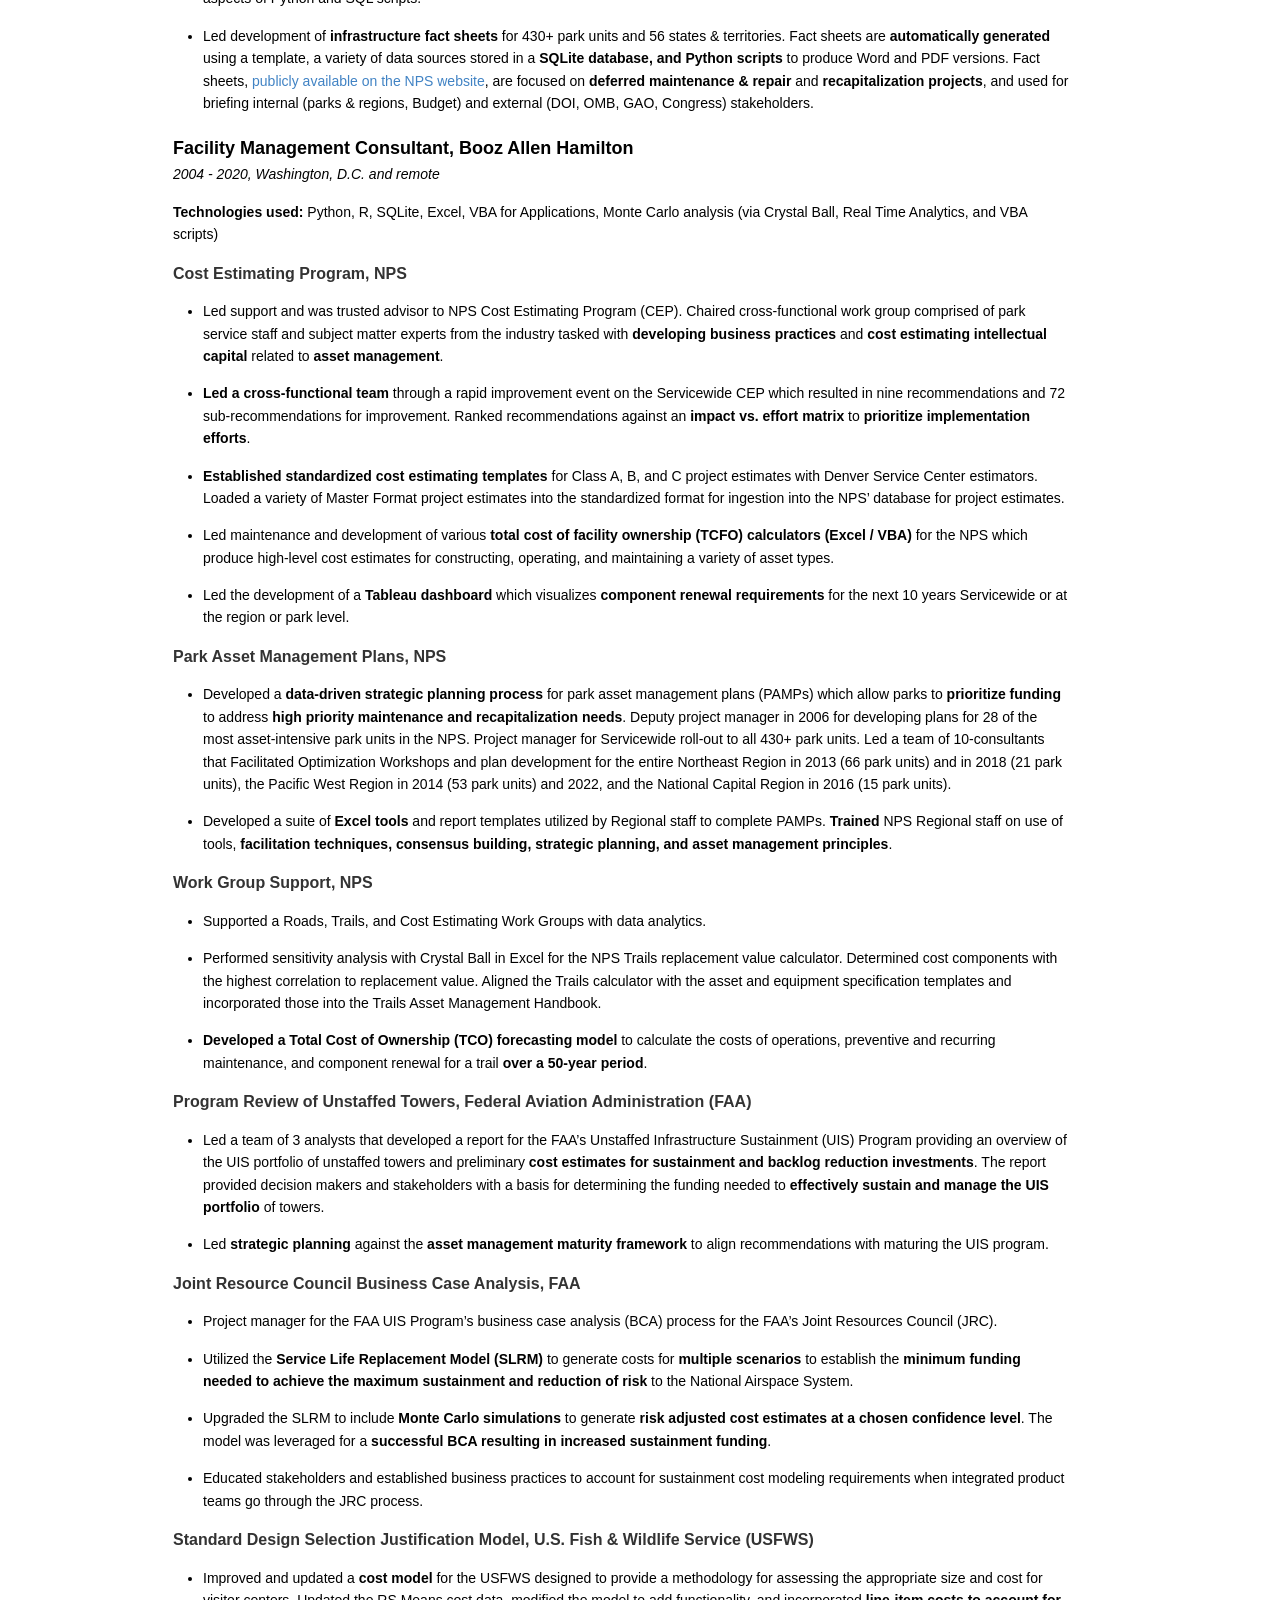
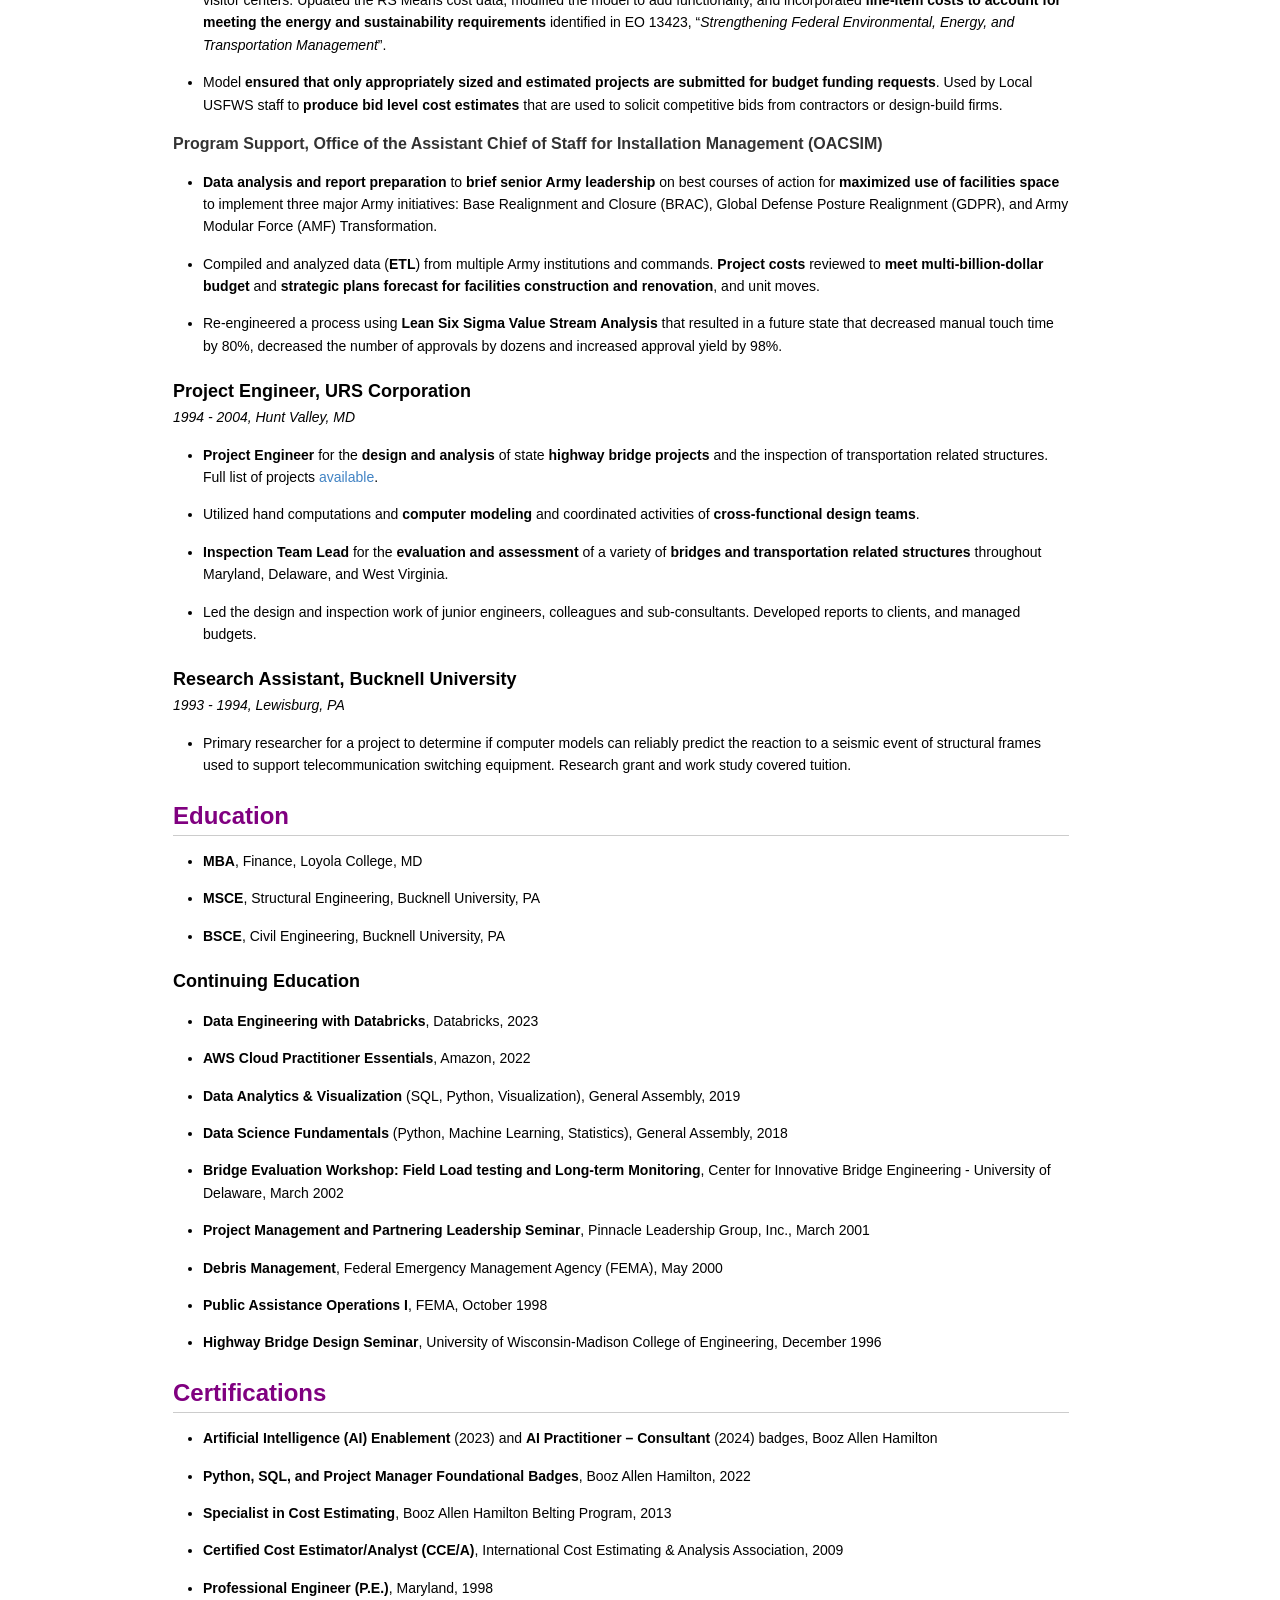
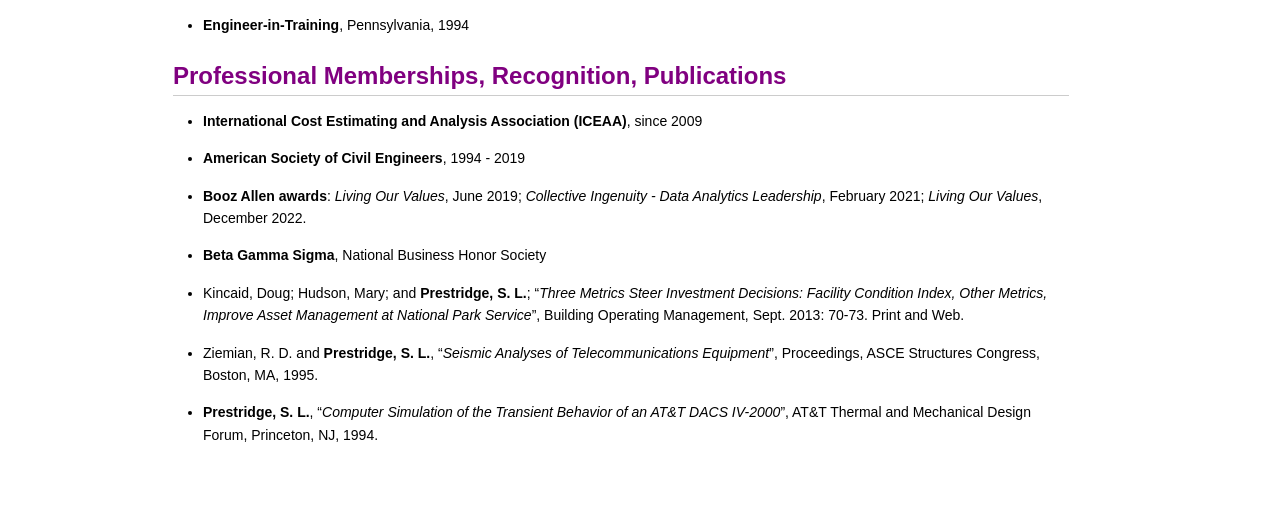
==== commit 46842cac: "Revise project details in index.html Updated project descriptions and responsibilities for clarity a" ====
--- a/index.html
+++ b/index.html
@@ -75,18 +75,10 @@
 excellence and enhance facility performance for <strong>clients in
 health and education</strong>.</p>
 <ul>
-<li><p>Implemented and maintained Halcyon’s benchmarking database to
-compare stabilization status and spending per gross square foot ($/GSF)
+<li><p>Implemented and maintained benchmarking database to
+compare stabilization status and required stabilization spending per gross square foot ($/GSF)
 across client portfolios.</p></li>
-<li><p>Transitioned Halcyon from one commercial-off-the-shelf assessment
-product (Fieldwire) to another (AkitaBox, a leading SaaS provider of
-facility asset management solutions). Served as product owner and
-liaison with AkitaBox’s implementation team. Halcyon assessment teams
-used AkitaBox to assess the mechanical, plumbing, and electrical systems
-for three large hospital systems in the DC-MD metro area, as well as
-hospital clients in Texas, Rhode Island, and Florida and educational
-clients in Washington, D.C. and Ohio (+2M GSF). This data was used in
-the 5-year capital plans developed for the clients.</p></li>
+<li><p><strong>Product owner</strong> that transitioned the company to <strong>new computerized maintenance management system (CMMS)</strong>. Halcyon teams <strong>assessed +2M GSF</strong> of mechanical, electrical, and plumbing equipment for healthcare and educational clients across the country using the new system. This data was used in the 5-year capital plans developed for the clients.</p></li>
 <li><p>Developed Python and Bash scripts to download and process
 photographs from the cloud storage system used by an existing CMMS and
 rename the files in a predefined format. Facilitated the upload of tens
@@ -99,11 +91,11 @@
 D.C.-Baltimore metropolitan area. The RAMP approach addresses deferred
 maintenance with 87% less funding than a traditional facility condition
 assessment (FCA) by focusing on refurbishment where possible and
-replacement where necessary. Served as project manager for the execution
-of $26 million in FY26 capital funds for a Maryland hospital. The
+replacement where necessary. Served as <strong>project manager for the execution
+of $26 million in FY26 capital funds</strong> for a Maryland hospital. The
 projects included multiple air-handling unit refurbishments, steam trap
-surveys and repairs, cooling tower refurbishments, elevator maintenance,
-refurbishment, and upgrades, and heat exchanger replacements.</p></li>
+surveys and repairs, cooling tower refurbishments, heat exchanger replacements, and elevator maintenance,
+refurbishment, and upgrades.</p></li>
 </ul>
 <h3 id="data-scientist-booz-allen-hamilton">Data Scientist, Booz Allen
 Hamilton</h3>
